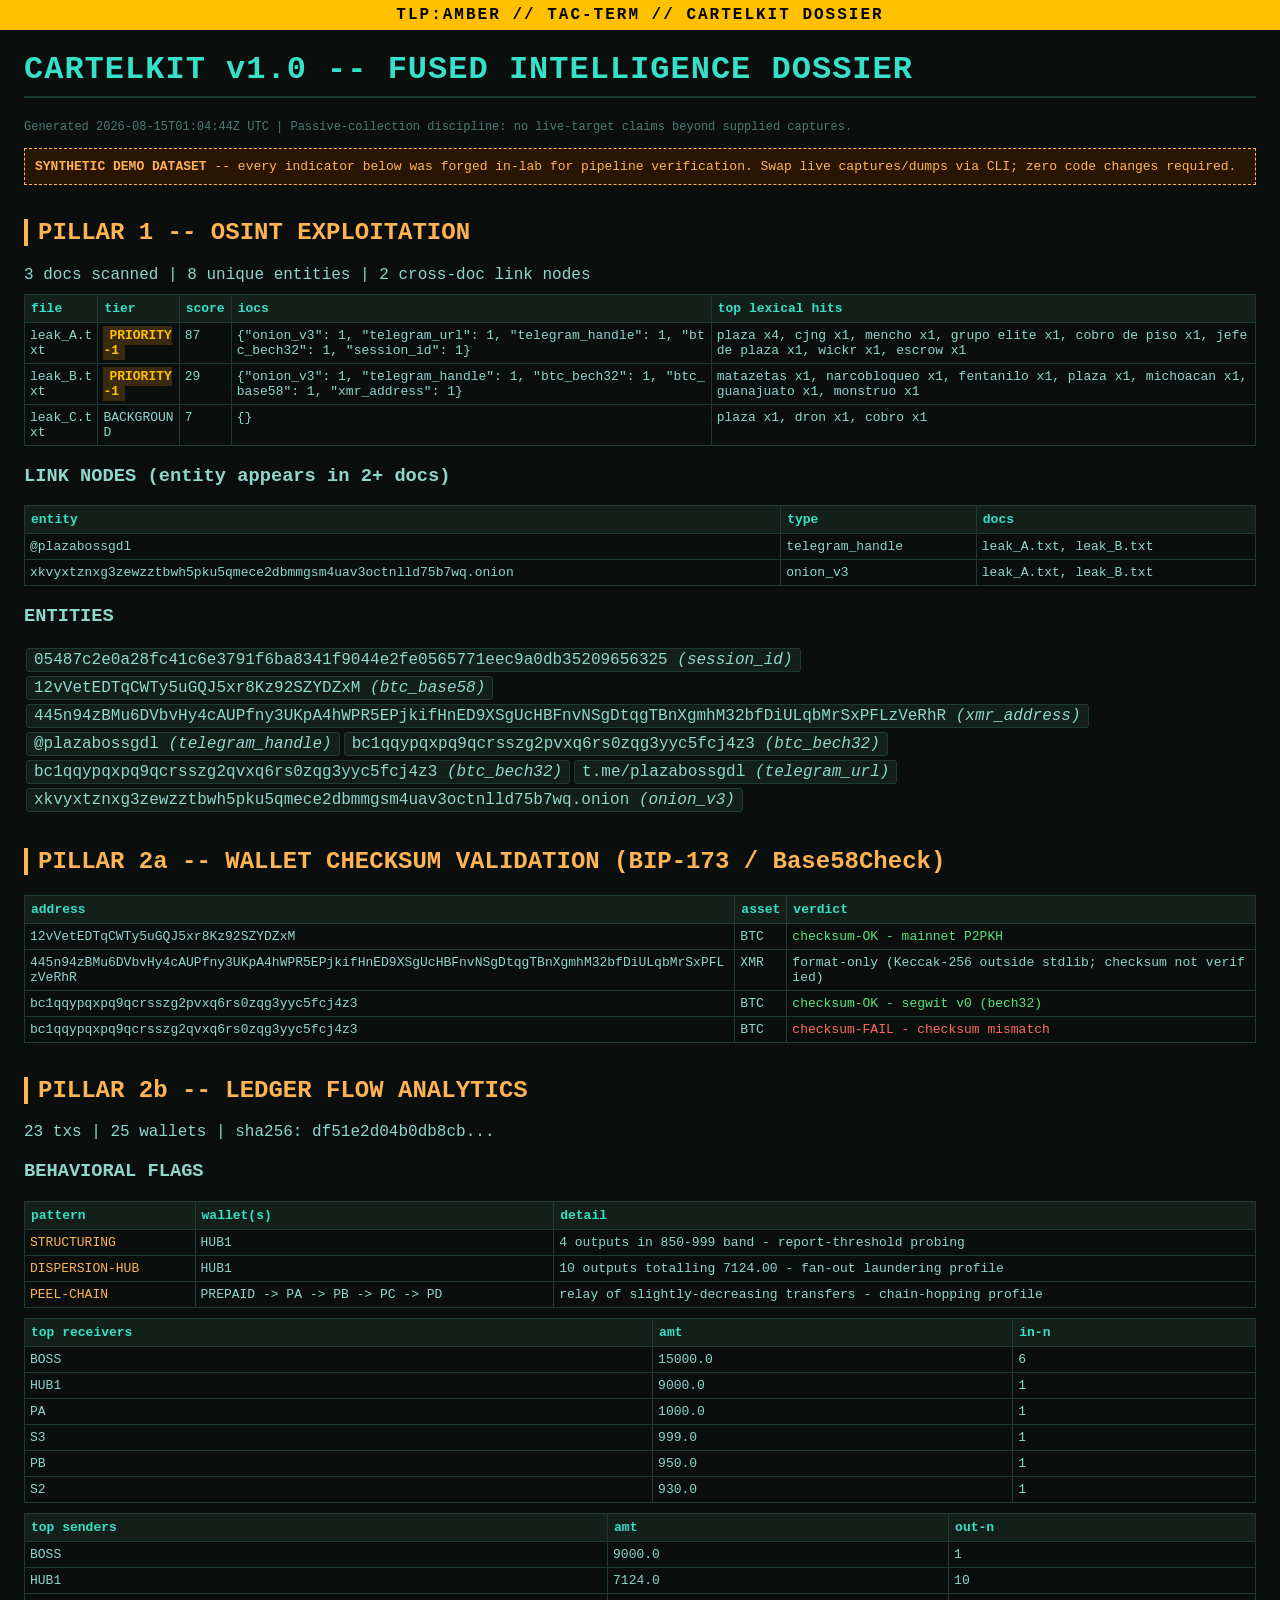
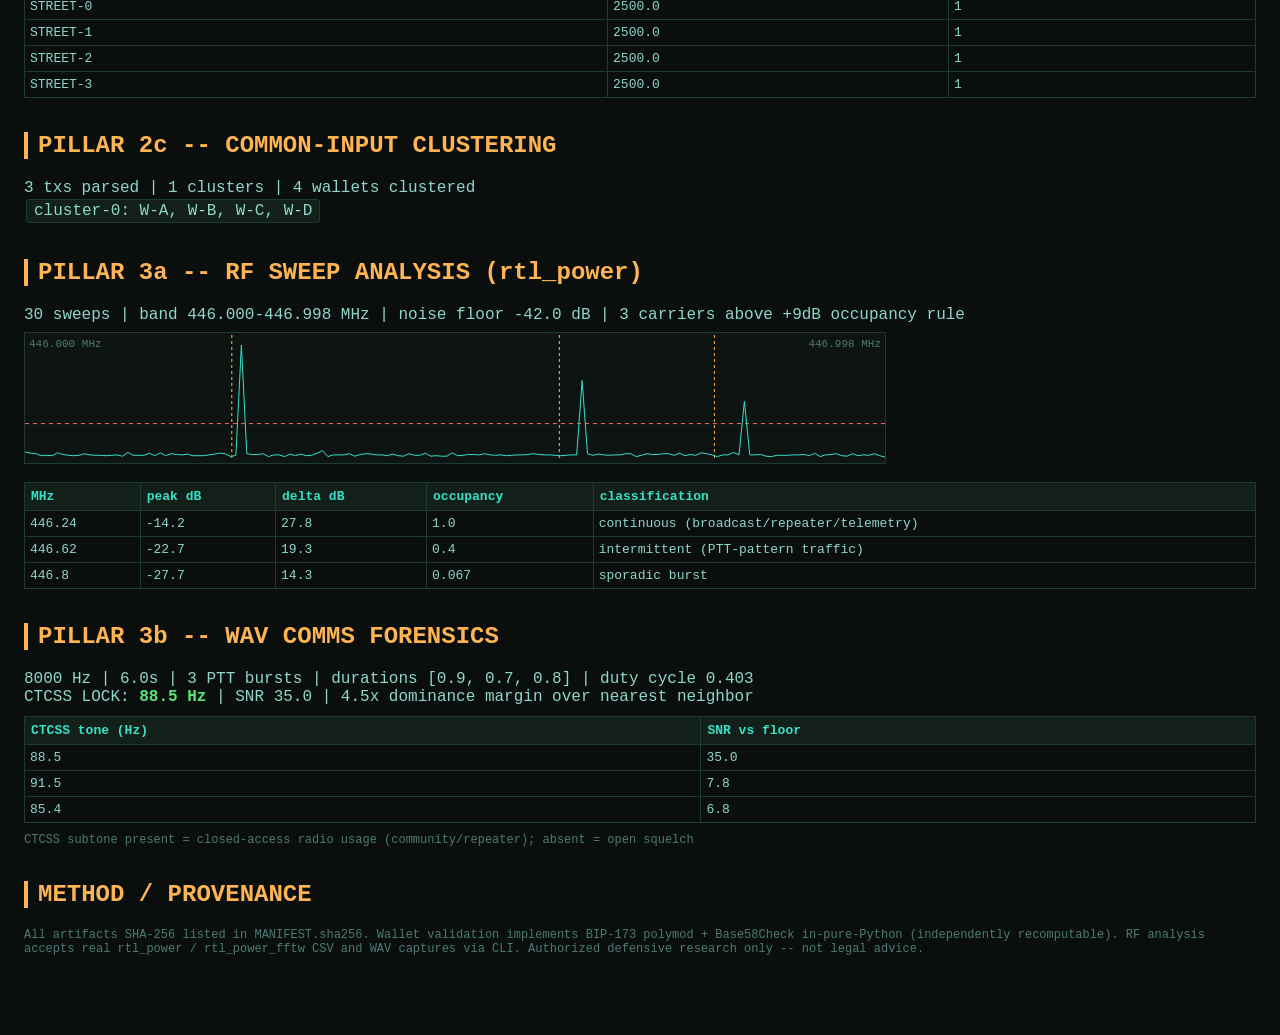
==== cartelkit/index.html @ b8cf2b12 "Deploy CARTELKIT v1.1 fused dossier (synthetic demo clearly marked)" ====
<html><head><meta charset="utf-8"><title>CARTELKIT // TAC-TERM DOSSIER</title><style>body{background:#0a0f0e;color:#8fd6cb;font-family:Consolas,Menlo,monospace;margin:0;padding:0 24px 60px}.tlp{background:#ffc000;color:#000;text-align:center;font-weight:bold;letter-spacing:2px;padding:6px;margin:0 -24px 18px}h1{color:#37e0c8;border-bottom:2px solid #1d3a35;padding-bottom:8px;letter-spacing:1px}h2{color:#ffb454;margin-top:34px;border-left:4px solid #ffb454;padding-left:10px}table{border-collapse:collapse;width:100%;font-size:13px;margin:10px 0}th{background:#122019;color:#37e0c8;border:1px solid #1d3a35;padding:6px;text-align:left}td{border:1px solid #1d3a35;padding:5px;vertical-align:top;word-break:break-all}.ok{color:#5be37a}.bad{color:#ff6b5e}.p1{background:#3a2a10;color:#ffc000;font-weight:bold;padding:2px 6px}.chip{background:#122019;border:1px solid #1d3a35;padding:2px 7px;margin:2px;display:inline-block;border-radius:3px}.syn{background:#2a1503;color:#ffb454;border:1px dashed #ffb454;padding:10px;margin:14px 0;font-size:13px}.meta{color:#4d7a72;font-size:12px}.flag{color:#ffb454} code{color:#37e0c8}</style></head><body><div class="tlp">TLP:AMBER // TAC-TERM // CARTELKIT DOSSIER</div><h1>CARTELKIT v1.0 -- FUSED INTELLIGENCE DOSSIER</h1><div class="meta">Generated 2026-08-15T01:04:44Z UTC | Passive-collection discipline: no live-target claims beyond supplied captures.</div><div class="syn"><b>SYNTHETIC DEMO DATASET</b> -- every indicator below was forged in-lab for pipeline verification. Swap live captures/dumps via CLI; zero code changes required.</div><h2>PILLAR 1 -- OSINT EXPLOITATION</h2><div>3 docs scanned | 8 unique entities | 2 cross-doc link nodes</div><table><tr><th>file</th><th>tier</th><th>score</th><th>iocs</th><th>top lexical hits</th></tr><tr><td>leak_A.txt</td><td><span class="p1">PRIORITY-1</span></td><td>87</td><td>{&quot;onion_v3&quot;: 1, &quot;telegram_url&quot;: 1, &quot;telegram_handle&quot;: 1, &quot;btc_bech32&quot;: 1, &quot;session_id&quot;: 1}</td><td>plaza x4, cjng x1, mencho x1, grupo elite x1, cobro de piso x1, jefe de plaza x1, wickr x1, escrow x1</td></tr><tr><td>leak_B.txt</td><td><span class="p1">PRIORITY-1</span></td><td>29</td><td>{&quot;onion_v3&quot;: 1, &quot;telegram_handle&quot;: 1, &quot;btc_bech32&quot;: 1, &quot;btc_base58&quot;: 1, &quot;xmr_address&quot;: 1}</td><td>matazetas x1, narcobloqueo x1, fentanilo x1, plaza x1, michoacan x1, guanajuato x1, monstruo x1</td></tr><tr><td>leak_C.txt</td><td>BACKGROUND</td><td>7</td><td>{}</td><td>plaza x1, dron x1, cobro x1</td></tr></table><h3>LINK NODES (entity appears in 2+ docs)</h3><table><tr><th>entity</th><th>type</th><th>docs</th></tr><tr><td>@plazabossgdl</td><td>telegram_handle</td><td>leak_A.txt, leak_B.txt</td></tr><tr><td>xkvyxtznxg3zewzztbwh5pku5qmece2dbmmgsm4uav3octnlld75b7wq.onion</td><td>onion_v3</td><td>leak_A.txt, leak_B.txt</td></tr></table><h3>ENTITIES</h3><span class="chip">05487c2e0a28fc41c6e3791f6ba8341f9044e2fe0565771eec9a0db35209656325 <i>(session_id)</i></span><span class="chip">12vVetEDTqCWTy5uGQJ5xr8Kz92SZYDZxM <i>(btc_base58)</i></span><span class="chip">445n94zBMu6DVbvHy4cAUPfny3UKpA4hWPR5EPjkifHnED9XSgUcHBFnvNSgDtqgTBnXgmhM32bfDiULqbMrSxPFLzVeRhR <i>(xmr_address)</i></span><span class="chip">@plazabossgdl <i>(telegram_handle)</i></span><span class="chip">bc1qqypqxpq9qcrsszg2pvxq6rs0zqg3yyc5fcj4z3 <i>(btc_bech32)</i></span><span class="chip">bc1qqypqxpq9qcrsszg2qvxq6rs0zqg3yyc5fcj4z3 <i>(btc_bech32)</i></span><span class="chip">t.me/plazabossgdl <i>(telegram_url)</i></span><span class="chip">xkvyxtznxg3zewzztbwh5pku5qmece2dbmmgsm4uav3octnlld75b7wq.onion <i>(onion_v3)</i></span><h2>PILLAR 2a -- WALLET CHECKSUM VALIDATION (BIP-173 / Base58Check)</h2><table><tr><th>address</th><th>asset</th><th>verdict</th></tr><tr><td>12vVetEDTqCWTy5uGQJ5xr8Kz92SZYDZxM</td><td>BTC</td><td><span class="ok">checksum-OK - mainnet P2PKH</span></td></tr><tr><td>445n94zBMu6DVbvHy4cAUPfny3UKpA4hWPR5EPjkifHnED9XSgUcHBFnvNSgDtqgTBnXgmhM32bfDiULqbMrSxPFLzVeRhR</td><td>XMR</td><td>format-only (Keccak-256 outside stdlib; checksum not verified)</td></tr><tr><td>bc1qqypqxpq9qcrsszg2pvxq6rs0zqg3yyc5fcj4z3</td><td>BTC</td><td><span class="ok">checksum-OK - segwit v0 (bech32)</span></td></tr><tr><td>bc1qqypqxpq9qcrsszg2qvxq6rs0zqg3yyc5fcj4z3</td><td>BTC</td><td><span class="bad">checksum-FAIL - checksum mismatch</span></td></tr></table><h2>PILLAR 2b -- LEDGER FLOW ANALYTICS</h2><div>23 txs | 25 wallets | sha256: df51e2d04b0db8cb...</div><h3>BEHAVIORAL FLAGS</h3><table><tr><th>pattern</th><th>wallet(s)</th><th>detail</th></tr><tr><td><span class="flag">STRUCTURING</span></td><td>HUB1</td><td>4 outputs in 850-999 band - report-threshold probing</td></tr><tr><td><span class="flag">DISPERSION-HUB</span></td><td>HUB1</td><td>10 outputs totalling 7124.00 - fan-out laundering profile</td></tr><tr><td><span class="flag">PEEL-CHAIN</span></td><td>PREPAID -&gt; PA -&gt; PB -&gt; PC -&gt; PD</td><td>relay of slightly-decreasing transfers - chain-hopping profile</td></tr></table><table><tr><th>top receivers</th><th>amt</th><th>in-n</th></tr><tr><td>BOSS</td><td>15000.0</td><td>6</td></tr><tr><td>HUB1</td><td>9000.0</td><td>1</td></tr><tr><td>PA</td><td>1000.0</td><td>1</td></tr><tr><td>S3</td><td>999.0</td><td>1</td></tr><tr><td>PB</td><td>950.0</td><td>1</td></tr><tr><td>S2</td><td>930.0</td><td>1</td></tr></table><table><tr><th>top senders</th><th>amt</th><th>out-n</th></tr><tr><td>BOSS</td><td>9000.0</td><td>1</td></tr><tr><td>HUB1</td><td>7124.0</td><td>10</td></tr><tr><td>STREET-0</td><td>2500.0</td><td>1</td></tr><tr><td>STREET-1</td><td>2500.0</td><td>1</td></tr><tr><td>STREET-2</td><td>2500.0</td><td>1</td></tr><tr><td>STREET-3</td><td>2500.0</td><td>1</td></tr></table><h2>PILLAR 2c -- COMMON-INPUT CLUSTERING</h2><div>3 txs parsed | 1 clusters | 4 wallets clustered</div><div class="chip">cluster-0: W-A, W-B, W-C, W-D</div><h2>PILLAR 3a -- RF SWEEP ANALYSIS (rtl_power)</h2><div>30 sweeps | band 446.000-446.998 MHz | noise floor -42.0 dB | 3 carriers above +9dB occupancy rule</div><svg width="860" height="130" style="background:#0d1412;border:1px solid #1d3a35;margin:8px 0"><line x1="0" y1="90.6" x2="860" y2="90.6" stroke="#ff6b5e" stroke-dasharray="4 4"/><line x1="206.8" y1="2" x2="206.8" y2="128" stroke="#ffb454" stroke-dasharray="3 3"/><line x1="534.3" y1="2" x2="534.3" y2="128" stroke="#ffb454" stroke-dasharray="3 3"/><line x1="689.4" y1="2" x2="689.4" y2="128" stroke="#ffb454" stroke-dasharray="3 3"/><polyline points="0.0,119.0 5.4,120.2 10.8,120.7 16.2,122.7 21.6,122.3 27.0,122.7 32.5,119.8 37.9,121.5 43.3,122.3 48.7,122.7 54.1,122.3 59.5,120.7 64.9,121.9 70.3,122.3 75.7,122.3 81.1,122.7 86.5,122.3 91.9,121.9 97.4,123.2 102.8,119.4 108.2,122.3 113.6,122.3 119.0,122.3 124.4,120.2 129.8,122.7 135.2,119.8 140.6,122.7 146.0,120.7 151.4,121.5 156.9,121.9 162.3,121.1 167.7,122.7 173.1,122.7 178.5,122.7 183.9,121.9 189.3,121.1 194.7,120.2 200.1,120.7 205.5,123.6 210.9,122.3 216.4,12.0 221.8,120.7 227.2,121.5 232.6,121.5 238.0,120.7 243.4,123.6 248.8,121.9 254.2,121.9 259.6,123.6 265.0,121.1 270.4,122.7 275.8,121.1 281.3,122.7 286.7,122.3 292.1,120.2 297.5,117.7 302.9,123.6 308.3,121.9 313.7,121.9 319.1,121.9 324.5,120.7 329.9,123.2 335.3,121.5 340.8,120.7 346.2,121.1 351.6,121.9 357.0,121.9 362.4,122.7 367.8,121.1 373.2,122.7 378.6,123.2 384.0,120.7 389.4,122.3 394.8,122.3 400.3,120.2 405.7,123.2 411.1,122.7 416.5,123.2 421.9,123.2 427.3,119.8 432.7,122.7 438.1,122.3 443.5,121.5 448.9,121.5 454.3,121.9 459.7,120.7 465.2,121.9 470.6,122.3 476.0,121.9 481.4,122.7 486.8,122.3 492.2,121.9 497.6,121.9 503.0,121.5 508.4,120.7 513.8,121.5 519.2,121.9 524.7,121.9 530.1,122.3 535.5,122.7 540.9,122.3 546.3,121.9 551.7,121.9 557.1,47.5 562.5,120.7 567.9,122.3 573.3,121.1 578.7,121.9 584.2,122.3 589.6,121.9 595.0,121.9 600.4,120.7 605.8,120.7 611.2,123.6 616.6,122.3 622.0,120.7 627.4,121.5 632.8,121.5 638.2,120.7 643.6,120.7 649.1,122.3 654.5,120.2 659.9,122.7 665.3,121.5 670.7,122.3 676.1,119.8 681.5,120.7 686.9,121.9 692.3,123.6 697.7,121.9 703.1,121.9 708.6,119.4 714.0,121.9 719.4,68.4 724.8,121.9 730.2,121.9 735.6,121.5 741.0,123.2 746.4,123.6 751.8,122.3 757.2,122.3 762.6,122.3 768.1,121.9 773.5,121.9 778.9,121.5 784.3,122.7 789.7,120.2 795.1,123.6 800.5,121.9 805.9,121.5 811.3,120.7 816.7,122.7 822.1,123.2 827.5,120.7 833.0,122.7 838.4,121.9 843.8,122.3 849.2,120.7 854.6,122.7 860.0,124.0" fill="none" stroke="#37e0c8" stroke-width="1"/><text x="4" y="14" fill="#4d7a72" font-size="11">446.000 MHz</text><text x="856" y="14" fill="#4d7a72" font-size="11" text-anchor="end">446.998 MHz</text></svg><table><tr><th>MHz</th><th>peak dB</th><th>delta dB</th><th>occupancy</th><th>classification</th></tr><tr><td>446.24</td><td>-14.2</td><td>27.8</td><td>1.0</td><td>continuous (broadcast/repeater/telemetry)</td></tr><tr><td>446.62</td><td>-22.7</td><td>19.3</td><td>0.4</td><td>intermittent (PTT-pattern traffic)</td></tr><tr><td>446.8</td><td>-27.7</td><td>14.3</td><td>0.067</td><td>sporadic burst</td></tr></table><h2>PILLAR 3b -- WAV COMMS FORENSICS</h2><div>8000 Hz | 6.0s | 3 PTT bursts | durations [0.9, 0.7, 0.8] | duty cycle 0.403</div><div>CTCSS LOCK: <span class="ok"><b>88.5 Hz</b></span> | SNR 35.0 | 4.5x dominance margin over nearest neighbor</div><table><tr><th>CTCSS tone (Hz)</th><th>SNR vs floor</th></tr><tr><td>88.5</td><td>35.0</td></tr><tr><td>91.5</td><td>7.8</td></tr><tr><td>85.4</td><td>6.8</td></tr></table><div class="meta">CTCSS subtone present = closed-access radio usage (community/repeater); absent = open squelch</div><h2>METHOD / PROVENANCE</h2><div class="meta">All artifacts SHA-256 listed in MANIFEST.sha256. Wallet validation implements BIP-173 polymod + Base58Check in-pure-Python (independently recomputable). RF analysis accepts real rtl_power / rtl_power_fftw CSV and WAV captures via CLI. Authorized defensive research only -- not legal advice.</div></body></html>
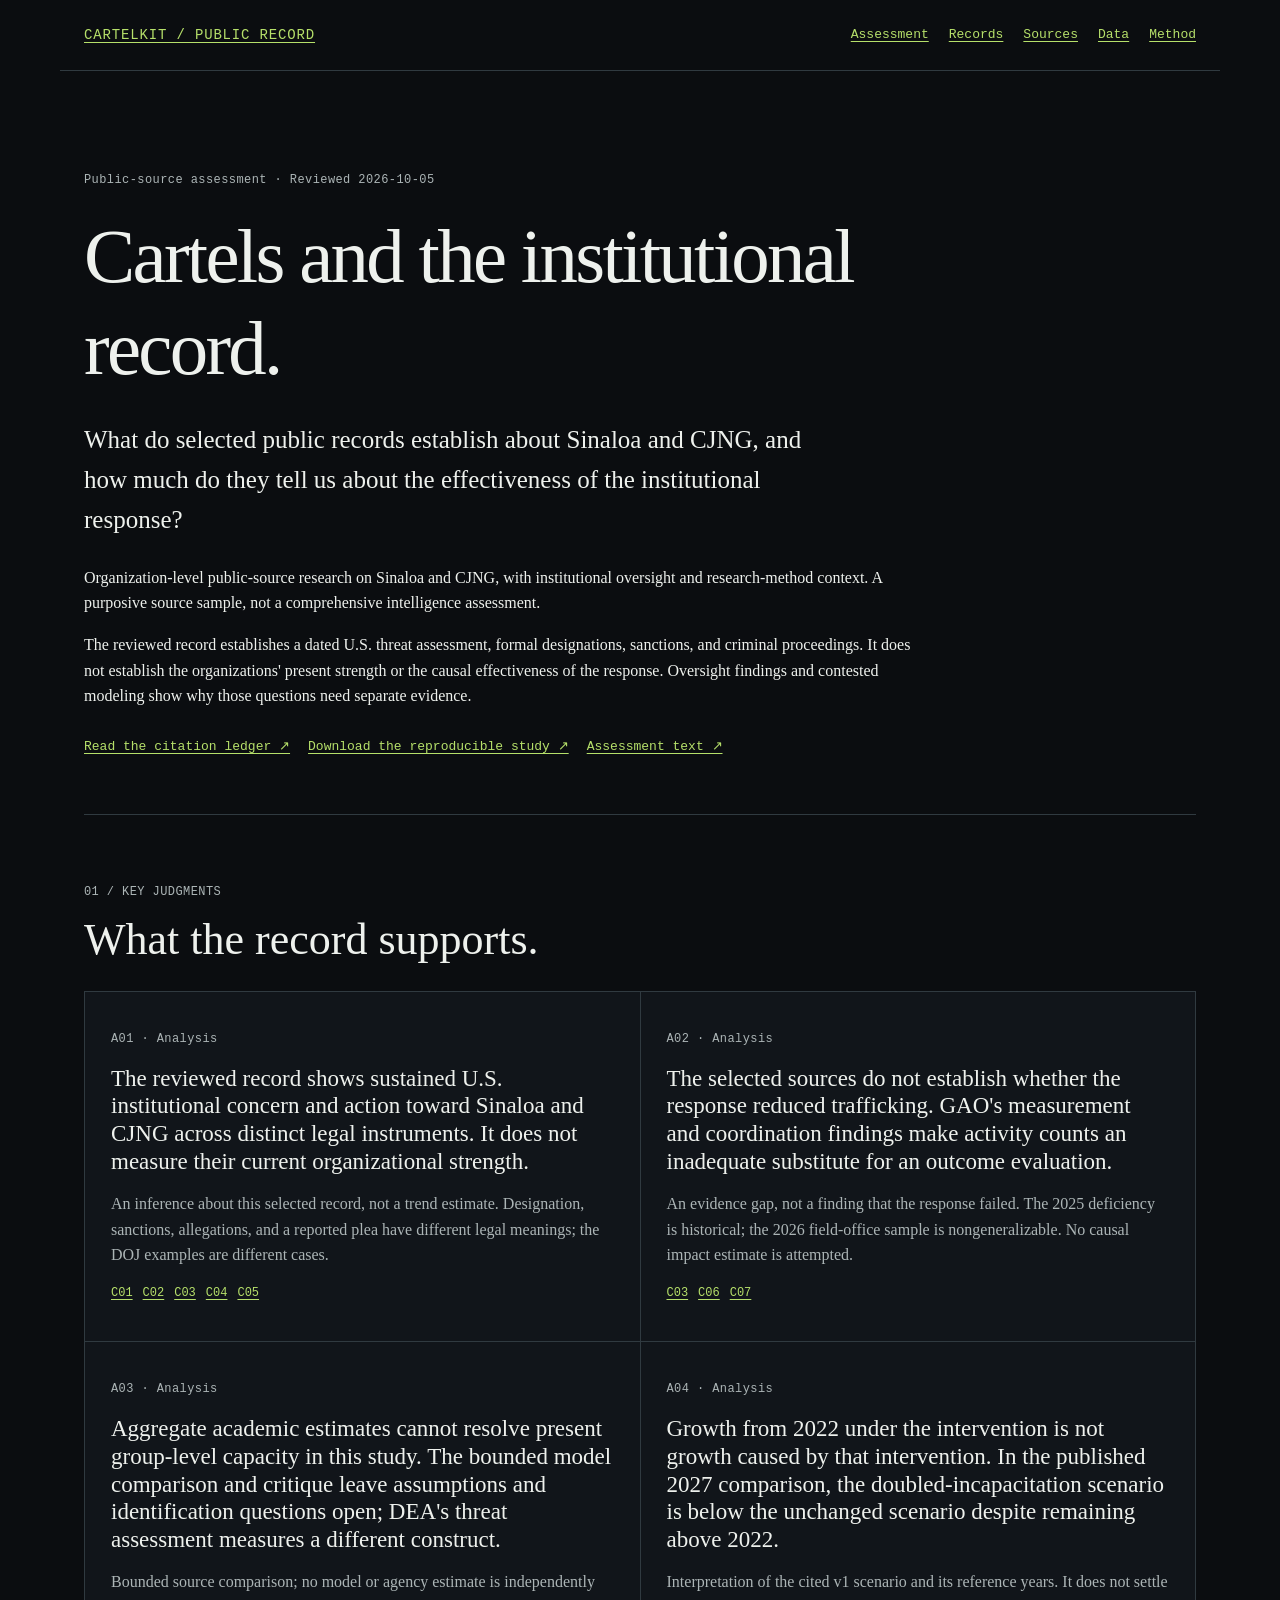
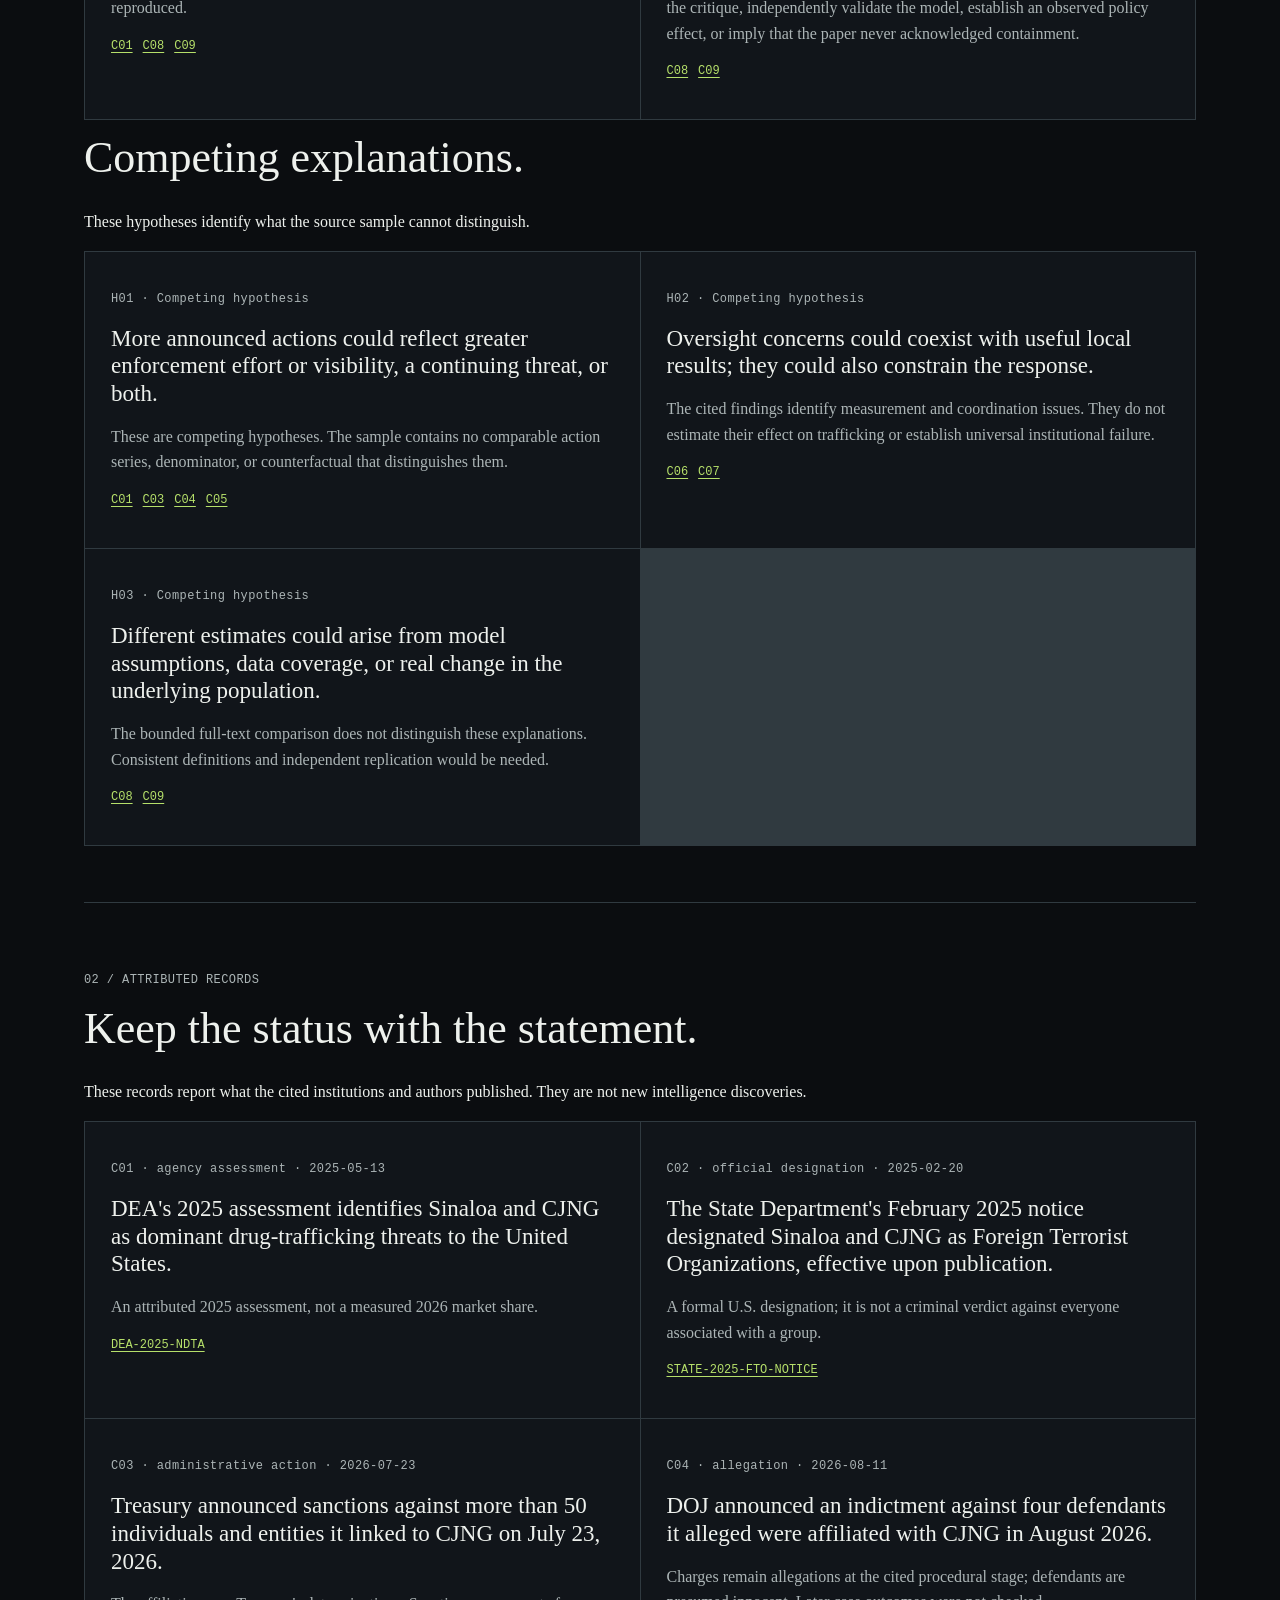
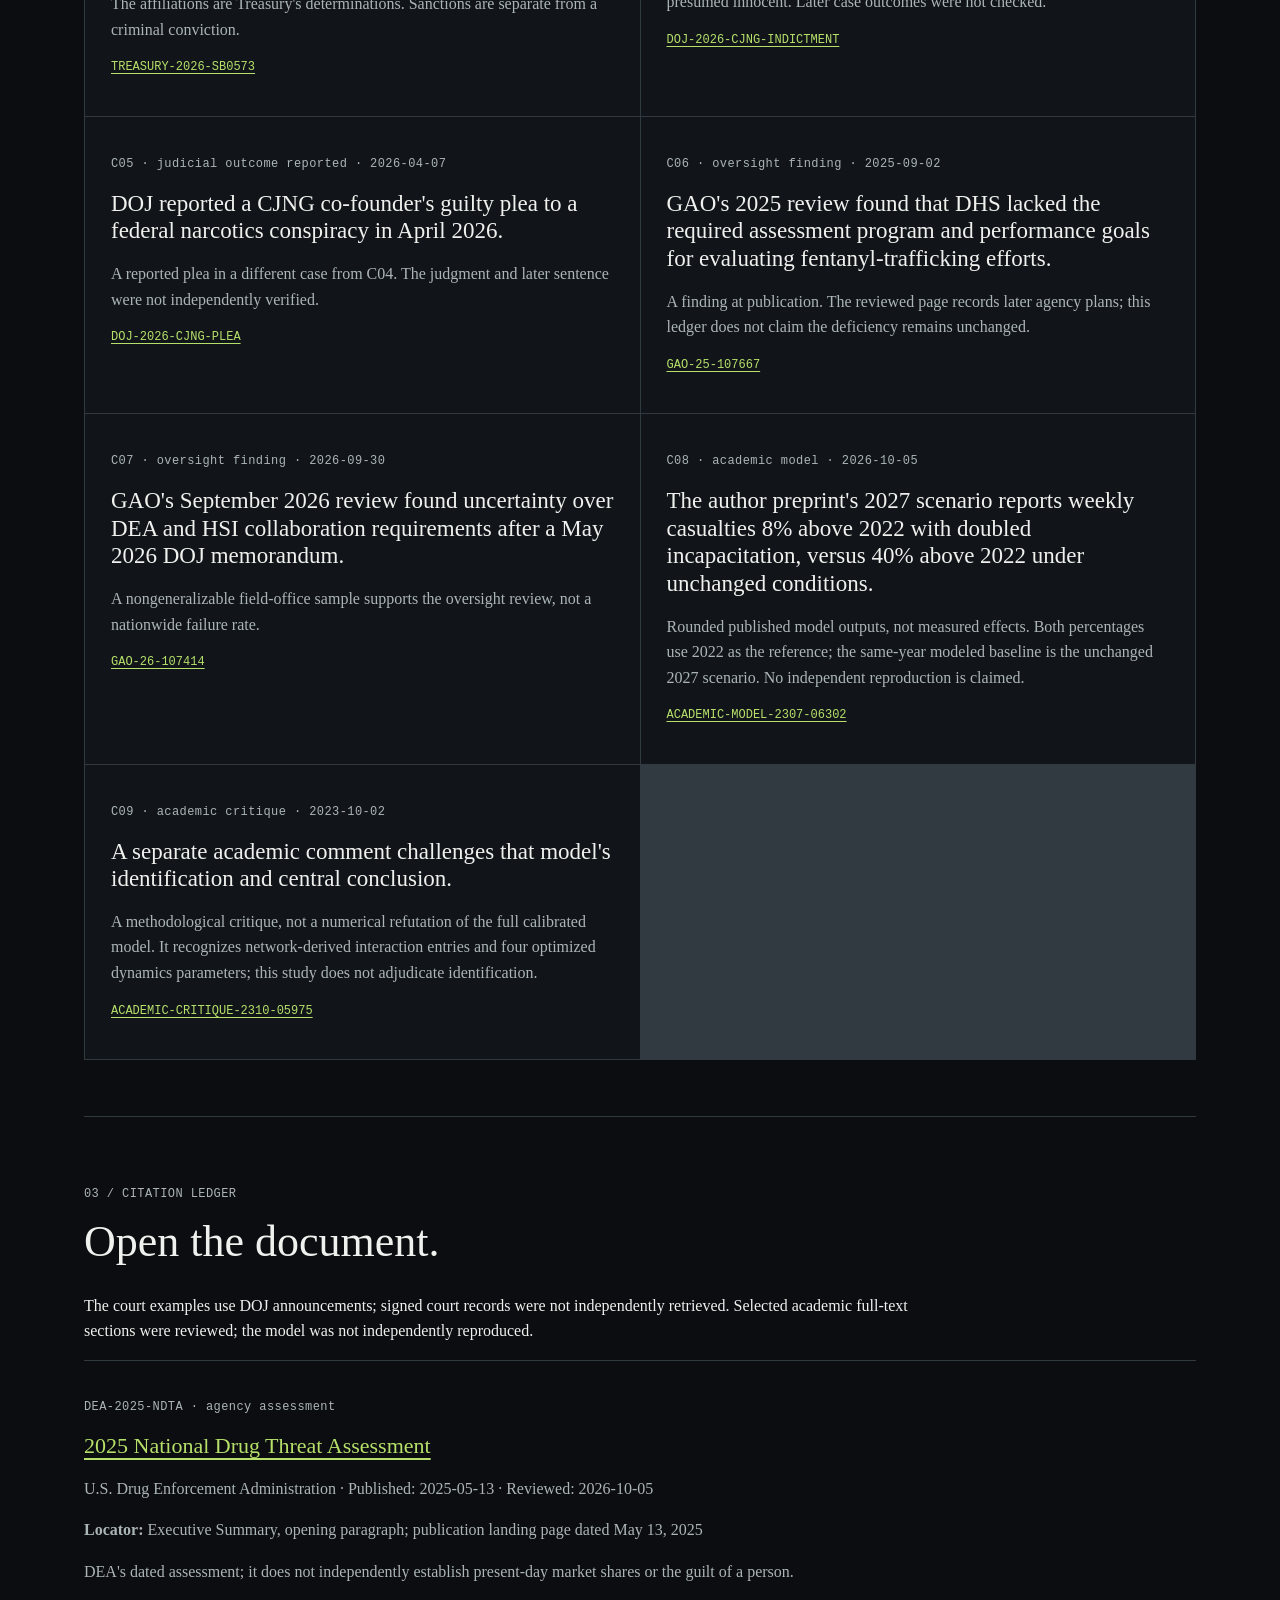
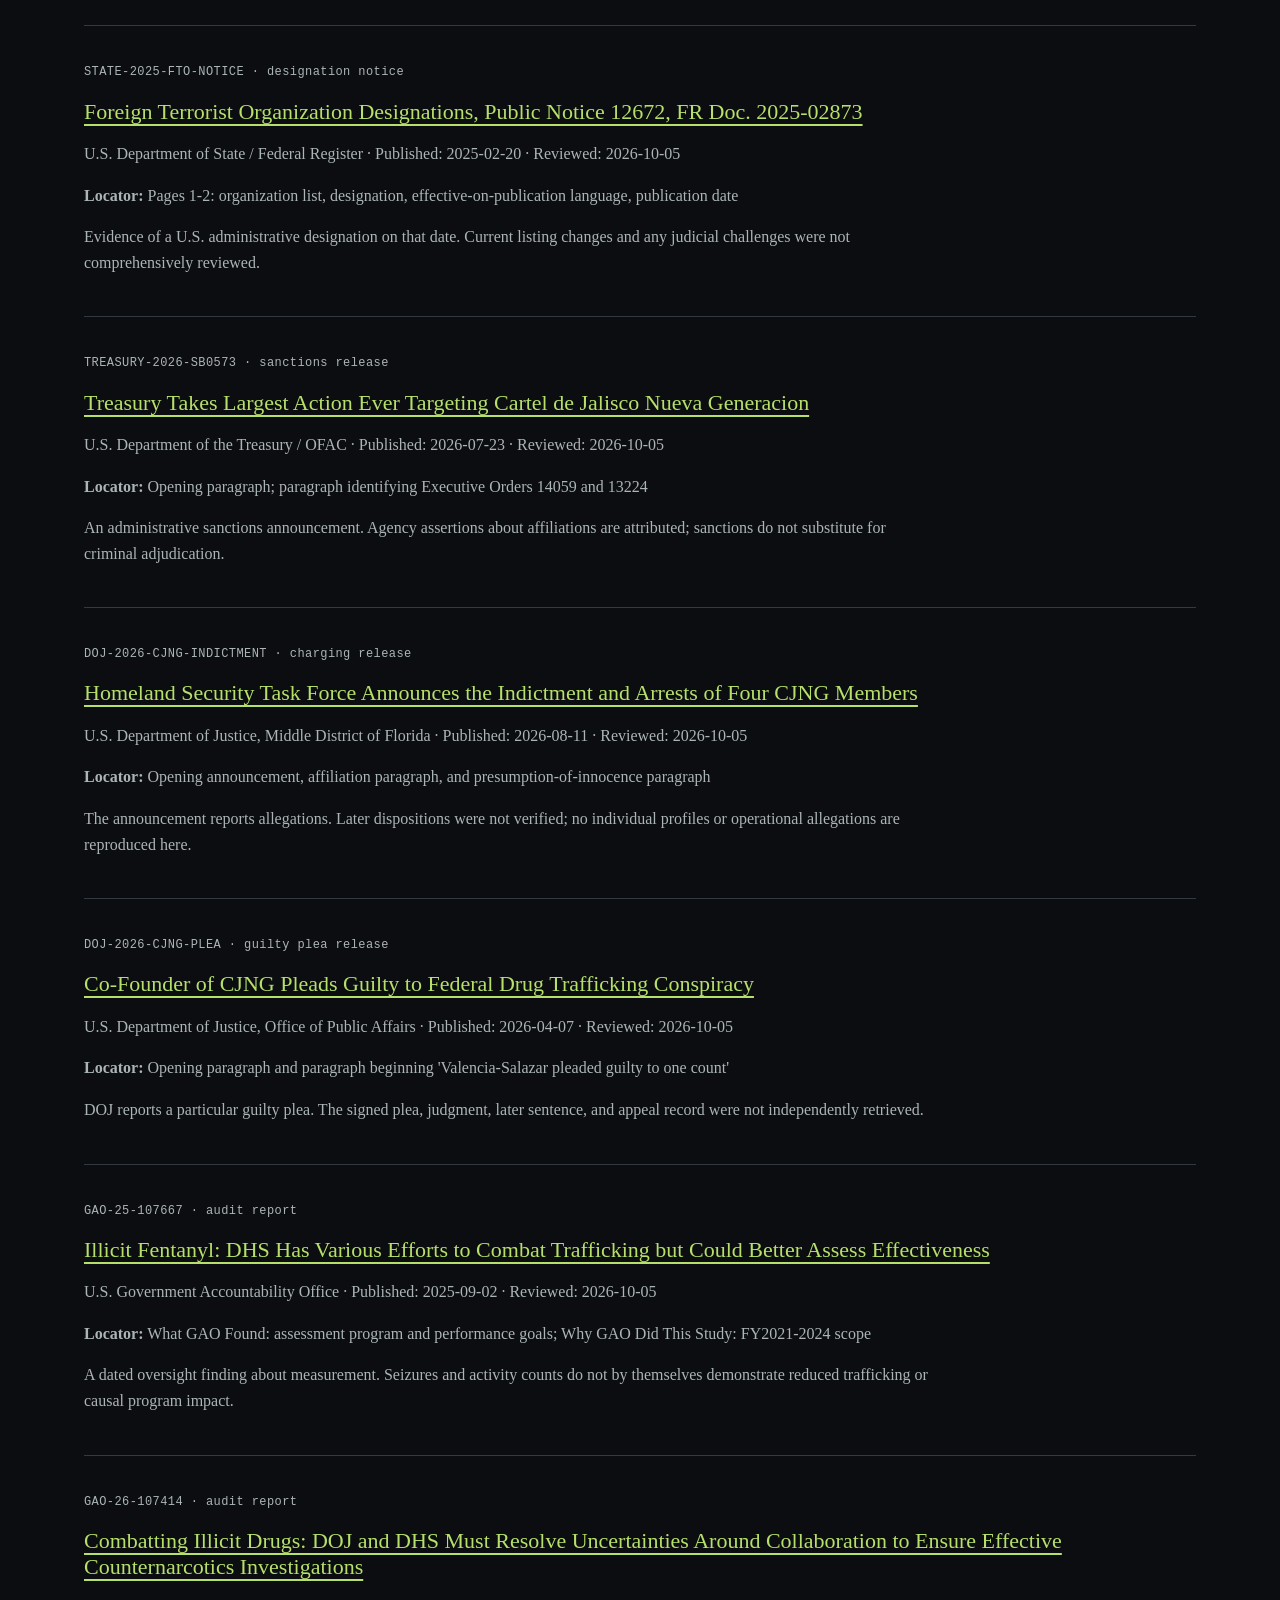
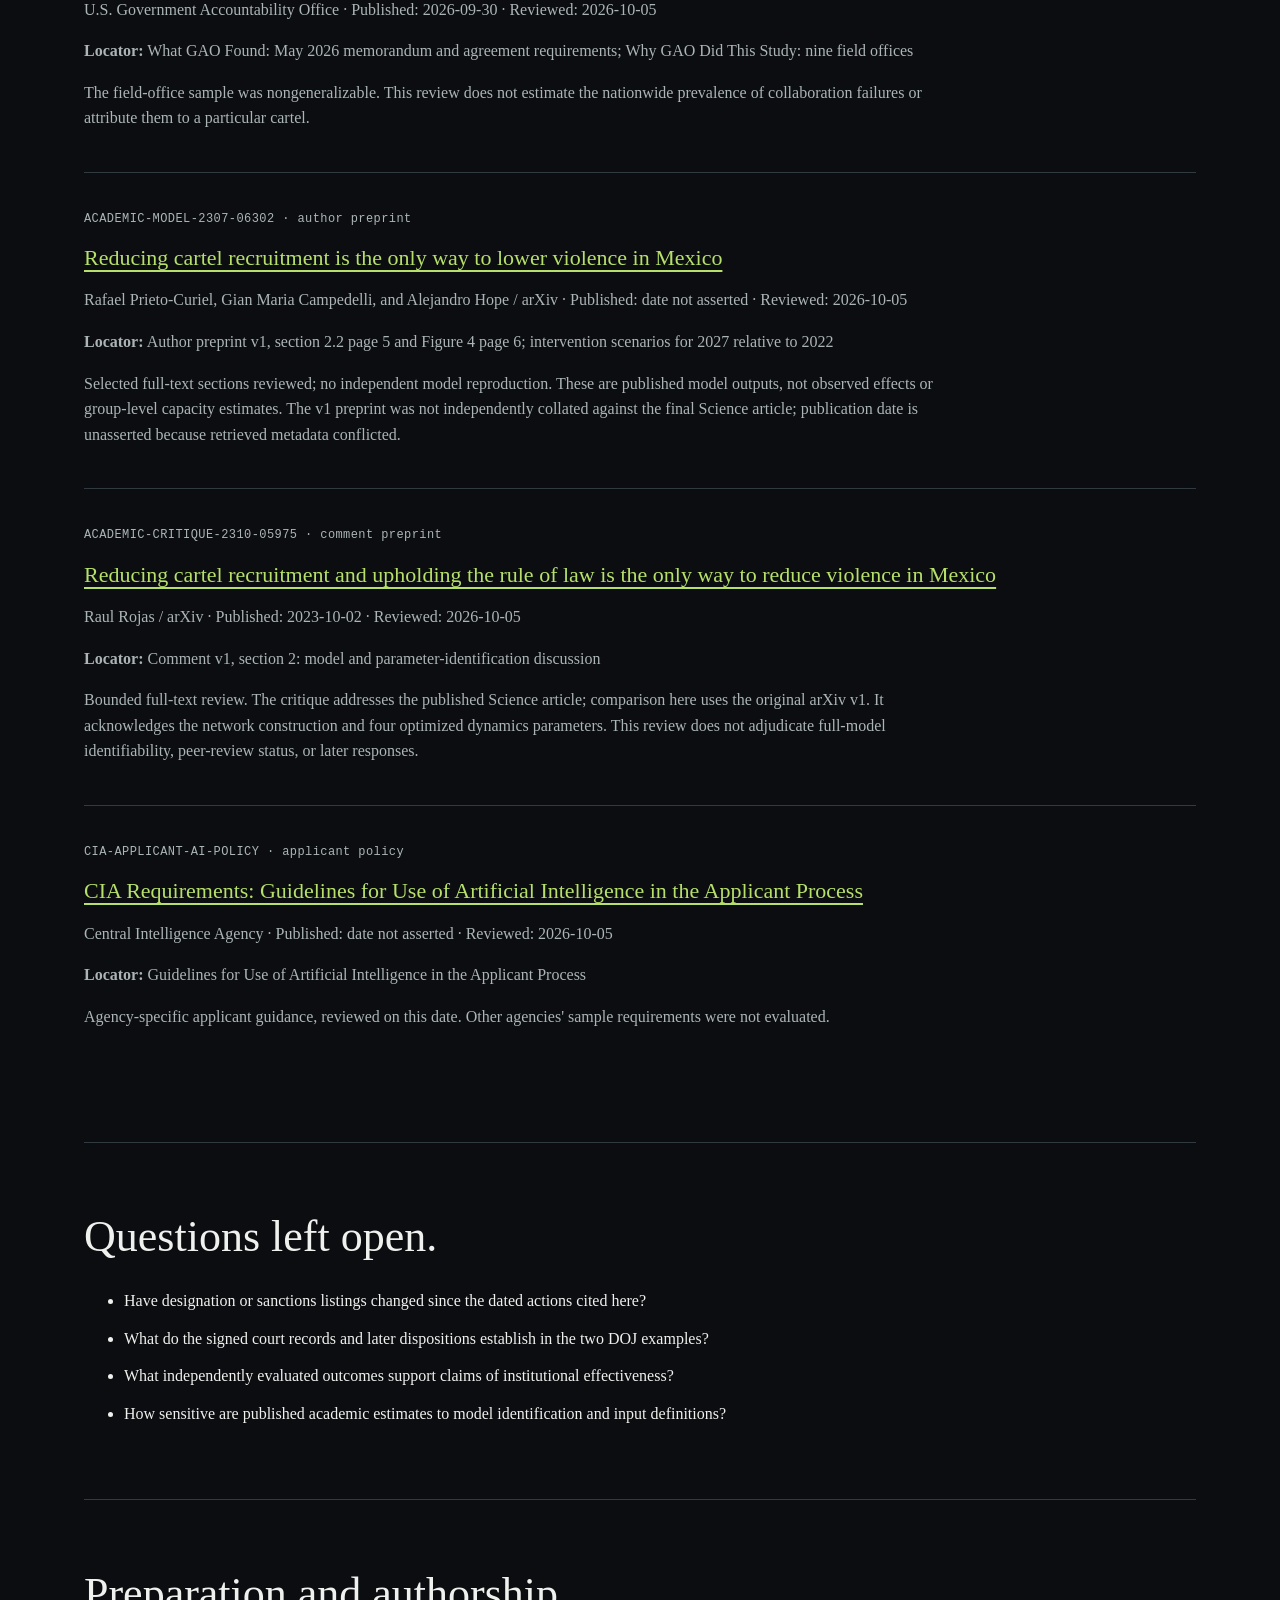
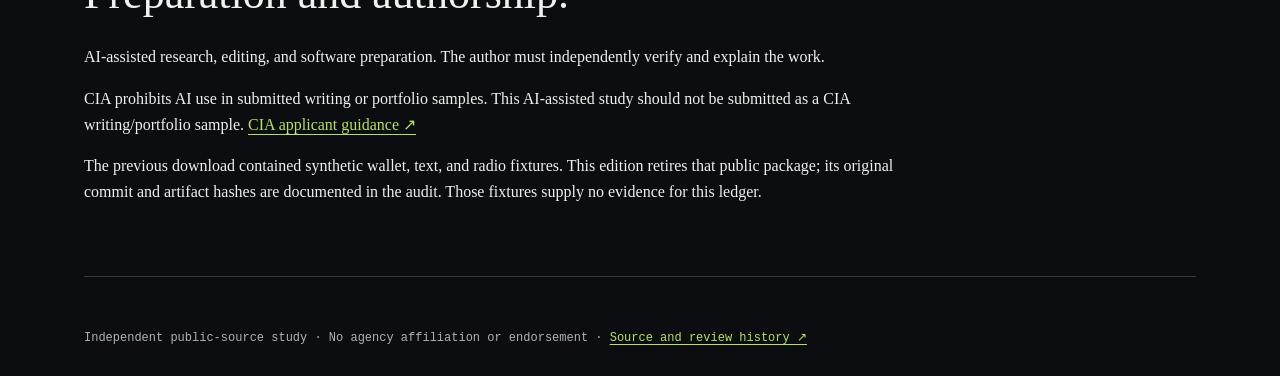
==== commit 984d4914: "Replace synthetic dossier with sourced institutional assessment" ====
--- a/cartelkit/index.html
+++ b/cartelkit/index.html
@@ -1 +1,10 @@
-<html><head><meta charset="utf-8"><title>CARTELKIT // TAC-TERM DOSSIER</title><style>body{background:#0a0f0e;color:#8fd6cb;font-family:Consolas,Menlo,monospace;margin:0;padding:0 24px 60px}.tlp{background:#ffc000;color:#000;text-align:center;font-weight:bold;letter-spacing:2px;padding:6px;margin:0 -24px 18px}h1{color:#37e0c8;border-bottom:2px solid #1d3a35;padding-bottom:8px;letter-spacing:1px}h2{color:#ffb454;margin-top:34px;border-left:4px solid #ffb454;padding-left:10px}table{border-collapse:collapse;width:100%;font-size:13px;margin:10px 0}th{background:#122019;color:#37e0c8;border:1px solid #1d3a35;padding:6px;text-align:left}td{border:1px solid #1d3a35;padding:5px;vertical-align:top;word-break:break-all}.ok{color:#5be37a}.bad{color:#ff6b5e}.p1{background:#3a2a10;color:#ffc000;font-weight:bold;padding:2px 6px}.chip{background:#122019;border:1px solid #1d3a35;padding:2px 7px;margin:2px;display:inline-block;border-radius:3px}.syn{background:#2a1503;color:#ffb454;border:1px dashed #ffb454;padding:10px;margin:14px 0;font-size:13px}.meta{color:#4d7a72;font-size:12px}.flag{color:#ffb454} code{color:#37e0c8}</style></head><body><div class="tlp">TLP:AMBER // TAC-TERM // CARTELKIT DOSSIER</div><h1>CARTELKIT v1.0 -- FUSED INTELLIGENCE DOSSIER</h1><div class="meta">Generated 2026-08-15T01:04:44Z UTC | Passive-collection discipline: no live-target claims beyond supplied captures.</div><div class="syn"><b>SYNTHETIC DEMO DATASET</b> -- every indicator below was forged in-lab for pipeline verification. Swap live captures/dumps via CLI; zero code changes required.</div><h2>PILLAR 1 -- OSINT EXPLOITATION</h2><div>3 docs scanned | 8 unique entities | 2 cross-doc link nodes</div><table><tr><th>file</th><th>tier</th><th>score</th><th>iocs</th><th>top lexical hits</th></tr><tr><td>leak_A.txt</td><td><span class="p1">PRIORITY-1</span></td><td>87</td><td>{&quot;onion_v3&quot;: 1, &quot;telegram_url&quot;: 1, &quot;telegram_handle&quot;: 1, &quot;btc_bech32&quot;: 1, &quot;session_id&quot;: 1}</td><td>plaza x4, cjng x1, mencho x1, grupo elite x1, cobro de piso x1, jefe de plaza x1, wickr x1, escrow x1</td></tr><tr><td>leak_B.txt</td><td><span class="p1">PRIORITY-1</span></td><td>29</td><td>{&quot;onion_v3&quot;: 1, &quot;telegram_handle&quot;: 1, &quot;btc_bech32&quot;: 1, &quot;btc_base58&quot;: 1, &quot;xmr_address&quot;: 1}</td><td>matazetas x1, narcobloqueo x1, fentanilo x1, plaza x1, michoacan x1, guanajuato x1, monstruo x1</td></tr><tr><td>leak_C.txt</td><td>BACKGROUND</td><td>7</td><td>{}</td><td>plaza x1, dron x1, cobro x1</td></tr></table><h3>LINK NODES (entity appears in 2+ docs)</h3><table><tr><th>entity</th><th>type</th><th>docs</th></tr><tr><td>@plazabossgdl</td><td>telegram_handle</td><td>leak_A.txt, leak_B.txt</td></tr><tr><td>xkvyxtznxg3zewzztbwh5pku5qmece2dbmmgsm4uav3octnlld75b7wq.onion</td><td>onion_v3</td><td>leak_A.txt, leak_B.txt</td></tr></table><h3>ENTITIES</h3><span class="chip">05487c2e0a28fc41c6e3791f6ba8341f9044e2fe0565771eec9a0db35209656325 <i>(session_id)</i></span><span class="chip">12vVetEDTqCWTy5uGQJ5xr8Kz92SZYDZxM <i>(btc_base58)</i></span><span class="chip">445n94zBMu6DVbvHy4cAUPfny3UKpA4hWPR5EPjkifHnED9XSgUcHBFnvNSgDtqgTBnXgmhM32bfDiULqbMrSxPFLzVeRhR <i>(xmr_address)</i></span><span class="chip">@plazabossgdl <i>(telegram_handle)</i></span><span class="chip">bc1qqypqxpq9qcrsszg2pvxq6rs0zqg3yyc5fcj4z3 <i>(btc_bech32)</i></span><span class="chip">bc1qqypqxpq9qcrsszg2qvxq6rs0zqg3yyc5fcj4z3 <i>(btc_bech32)</i></span><span class="chip">t.me/plazabossgdl <i>(telegram_url)</i></span><span class="chip">xkvyxtznxg3zewzztbwh5pku5qmece2dbmmgsm4uav3octnlld75b7wq.onion <i>(onion_v3)</i></span><h2>PILLAR 2a -- WALLET CHECKSUM VALIDATION (BIP-173 / Base58Check)</h2><table><tr><th>address</th><th>asset</th><th>verdict</th></tr><tr><td>12vVetEDTqCWTy5uGQJ5xr8Kz92SZYDZxM</td><td>BTC</td><td><span class="ok">checksum-OK - mainnet P2PKH</span></td></tr><tr><td>445n94zBMu6DVbvHy4cAUPfny3UKpA4hWPR5EPjkifHnED9XSgUcHBFnvNSgDtqgTBnXgmhM32bfDiULqbMrSxPFLzVeRhR</td><td>XMR</td><td>format-only (Keccak-256 outside stdlib; checksum not verified)</td></tr><tr><td>bc1qqypqxpq9qcrsszg2pvxq6rs0zqg3yyc5fcj4z3</td><td>BTC</td><td><span class="ok">checksum-OK - segwit v0 (bech32)</span></td></tr><tr><td>bc1qqypqxpq9qcrsszg2qvxq6rs0zqg3yyc5fcj4z3</td><td>BTC</td><td><span class="bad">checksum-FAIL - checksum mismatch</span></td></tr></table><h2>PILLAR 2b -- LEDGER FLOW ANALYTICS</h2><div>23 txs | 25 wallets | sha256: df51e2d04b0db8cb...</div><h3>BEHAVIORAL FLAGS</h3><table><tr><th>pattern</th><th>wallet(s)</th><th>detail</th></tr><tr><td><span class="flag">STRUCTURING</span></td><td>HUB1</td><td>4 outputs in 850-999 band - report-threshold probing</td></tr><tr><td><span class="flag">DISPERSION-HUB</span></td><td>HUB1</td><td>10 outputs totalling 7124.00 - fan-out laundering profile</td></tr><tr><td><span class="flag">PEEL-CHAIN</span></td><td>PREPAID -&gt; PA -&gt; PB -&gt; PC -&gt; PD</td><td>relay of slightly-decreasing transfers - chain-hopping profile</td></tr></table><table><tr><th>top receivers</th><th>amt</th><th>in-n</th></tr><tr><td>BOSS</td><td>15000.0</td><td>6</td></tr><tr><td>HUB1</td><td>9000.0</td><td>1</td></tr><tr><td>PA</td><td>1000.0</td><td>1</td></tr><tr><td>S3</td><td>999.0</td><td>1</td></tr><tr><td>PB</td><td>950.0</td><td>1</td></tr><tr><td>S2</td><td>930.0</td><td>1</td></tr></table><table><tr><th>top senders</th><th>amt</th><th>out-n</th></tr><tr><td>BOSS</td><td>9000.0</td><td>1</td></tr><tr><td>HUB1</td><td>7124.0</td><td>10</td></tr><tr><td>STREET-0</td><td>2500.0</td><td>1</td></tr><tr><td>STREET-1</td><td>2500.0</td><td>1</td></tr><tr><td>STREET-2</td><td>2500.0</td><td>1</td></tr><tr><td>STREET-3</td><td>2500.0</td><td>1</td></tr></table><h2>PILLAR 2c -- COMMON-INPUT CLUSTERING</h2><div>3 txs parsed | 1 clusters | 4 wallets clustered</div><div class="chip">cluster-0: W-A, W-B, W-C, W-D</div><h2>PILLAR 3a -- RF SWEEP ANALYSIS (rtl_power)</h2><div>30 sweeps | band 446.000-446.998 MHz | noise floor -42.0 dB | 3 carriers above +9dB occupancy rule</div><svg width="860" height="130" style="background:#0d1412;border:1px solid #1d3a35;margin:8px 0"><line x1="0" y1="90.6" x2="860" y2="90.6" stroke="#ff6b5e" stroke-dasharray="4 4"/><line x1="206.8" y1="2" x2="206.8" y2="128" stroke="#ffb454" stroke-dasharray="3 3"/><line x1="534.3" y1="2" x2="534.3" y2="128" stroke="#ffb454" stroke-dasharray="3 3"/><line x1="689.4" y1="2" x2="689.4" y2="128" stroke="#ffb454" stroke-dasharray="3 3"/><polyline points="0.0,119.0 5.4,120.2 10.8,120.7 16.2,122.7 21.6,122.3 27.0,122.7 32.5,119.8 37.9,121.5 43.3,122.3 48.7,122.7 54.1,122.3 59.5,120.7 64.9,121.9 70.3,122.3 75.7,122.3 81.1,122.7 86.5,122.3 91.9,121.9 97.4,123.2 102.8,119.4 108.2,122.3 113.6,122.3 119.0,122.3 124.4,120.2 129.8,122.7 135.2,119.8 140.6,122.7 146.0,120.7 151.4,121.5 156.9,121.9 162.3,121.1 167.7,122.7 173.1,122.7 178.5,122.7 183.9,121.9 189.3,121.1 194.7,120.2 200.1,120.7 205.5,123.6 210.9,122.3 216.4,12.0 221.8,120.7 227.2,121.5 232.6,121.5 238.0,120.7 243.4,123.6 248.8,121.9 254.2,121.9 259.6,123.6 265.0,121.1 270.4,122.7 275.8,121.1 281.3,122.7 286.7,122.3 292.1,120.2 297.5,117.7 302.9,123.6 308.3,121.9 313.7,121.9 319.1,121.9 324.5,120.7 329.9,123.2 335.3,121.5 340.8,120.7 346.2,121.1 351.6,121.9 357.0,121.9 362.4,122.7 367.8,121.1 373.2,122.7 378.6,123.2 384.0,120.7 389.4,122.3 394.8,122.3 400.3,120.2 405.7,123.2 411.1,122.7 416.5,123.2 421.9,123.2 427.3,119.8 432.7,122.7 438.1,122.3 443.5,121.5 448.9,121.5 454.3,121.9 459.7,120.7 465.2,121.9 470.6,122.3 476.0,121.9 481.4,122.7 486.8,122.3 492.2,121.9 497.6,121.9 503.0,121.5 508.4,120.7 513.8,121.5 519.2,121.9 524.7,121.9 530.1,122.3 535.5,122.7 540.9,122.3 546.3,121.9 551.7,121.9 557.1,47.5 562.5,120.7 567.9,122.3 573.3,121.1 578.7,121.9 584.2,122.3 589.6,121.9 595.0,121.9 600.4,120.7 605.8,120.7 611.2,123.6 616.6,122.3 622.0,120.7 627.4,121.5 632.8,121.5 638.2,120.7 643.6,120.7 649.1,122.3 654.5,120.2 659.9,122.7 665.3,121.5 670.7,122.3 676.1,119.8 681.5,120.7 686.9,121.9 692.3,123.6 697.7,121.9 703.1,121.9 708.6,119.4 714.0,121.9 719.4,68.4 724.8,121.9 730.2,121.9 735.6,121.5 741.0,123.2 746.4,123.6 751.8,122.3 757.2,122.3 762.6,122.3 768.1,121.9 773.5,121.9 778.9,121.5 784.3,122.7 789.7,120.2 795.1,123.6 800.5,121.9 805.9,121.5 811.3,120.7 816.7,122.7 822.1,123.2 827.5,120.7 833.0,122.7 838.4,121.9 843.8,122.3 849.2,120.7 854.6,122.7 860.0,124.0" fill="none" stroke="#37e0c8" stroke-width="1"/><text x="4" y="14" fill="#4d7a72" font-size="11">446.000 MHz</text><text x="856" y="14" fill="#4d7a72" font-size="11" text-anchor="end">446.998 MHz</text></svg><table><tr><th>MHz</th><th>peak dB</th><th>delta dB</th><th>occupancy</th><th>classification</th></tr><tr><td>446.24</td><td>-14.2</td><td>27.8</td><td>1.0</td><td>continuous (broadcast/repeater/telemetry)</td></tr><tr><td>446.62</td><td>-22.7</td><td>19.3</td><td>0.4</td><td>intermittent (PTT-pattern traffic)</td></tr><tr><td>446.8</td><td>-27.7</td><td>14.3</td><td>0.067</td><td>sporadic burst</td></tr></table><h2>PILLAR 3b -- WAV COMMS FORENSICS</h2><div>8000 Hz | 6.0s | 3 PTT bursts | durations [0.9, 0.7, 0.8] | duty cycle 0.403</div><div>CTCSS LOCK: <span class="ok"><b>88.5 Hz</b></span> | SNR 35.0 | 4.5x dominance margin over nearest neighbor</div><table><tr><th>CTCSS tone (Hz)</th><th>SNR vs floor</th></tr><tr><td>88.5</td><td>35.0</td></tr><tr><td>91.5</td><td>7.8</td></tr><tr><td>85.4</td><td>6.8</td></tr></table><div class="meta">CTCSS subtone present = closed-access radio usage (community/repeater); absent = open squelch</div><h2>METHOD / PROVENANCE</h2><div class="meta">All artifacts SHA-256 listed in MANIFEST.sha256. Wallet validation implements BIP-173 polymod + Base58Check in-pure-Python (independently recomputable). RF analysis accepts real rtl_power / rtl_power_fftw CSV and WAV captures via CLI. Authorized defensive research only -- not legal advice.</div></body></html>+<!doctype html>
+<html lang="en"><head><meta charset="utf-8"><meta name="viewport" content="width=device-width,initial-scale=1"><title>Cartels and the institutional record — CARTELKIT</title><meta name="description" content="A dated public-source ledger separating institutional assessments, official actions, allegations, reported judicial outcomes, and analysis."><link rel="stylesheet" href="style.css"><link rel="canonical" href="https://ssh-pur66.github.io/cartelkit/"></head><body>
+<a class="skip" href="#main">Skip to the research</a><header><a class="brand" href="./">CARTELKIT / PUBLIC RECORD</a><nav aria-label="Main navigation"><a href="#analysis">Assessment</a><a href="#claims">Records</a><a href="#sources">Sources</a><a href="research.json">Data</a><a href="METHOD.md">Method</a></nav></header>
+<main id="main"><section class="opening"><p class="record">Public-source assessment · Reviewed 2026-10-05</p><h1>Cartels and the institutional record.</h1><p class="deck">What do selected public records establish about Sinaloa and CJNG, and how much do they tell us about the effectiveness of the institutional response?</p><p>Organization-level public-source research on Sinaloa and CJNG, with institutional oversight and research-method context. A purposive source sample, not a comprehensive intelligence assessment.</p><p>The reviewed record establishes a dated U.S. threat assessment, formal designations, sanctions, and criminal proceedings. It does not establish the organizations&#x27; present strength or the causal effectiveness of the response. Oversight findings and contested modeling show why those questions need separate evidence.</p><div class="downloads"><a href="research.json">Read the citation ledger ↗</a><a href="cartelkit_deliverable.zip">Download the reproducible study ↗</a><a href="ASSESSMENT.md">Assessment text ↗</a></div></section>
+<section id="analysis"><p class="record">01 / KEY JUDGMENTS</p><h2>What the record supports.</h2><div class="records"><article id="A01"><p class="record">A01 · Analysis</p><h3>The reviewed record shows sustained U.S. institutional concern and action toward Sinaloa and CJNG across distinct legal instruments. It does not measure their current organizational strength.</h3><p>An inference about this selected record, not a trend estimate. Designation, sanctions, allegations, and a reported plea have different legal meanings; the DOJ examples are different cases.</p><p class="citations"><a href="#C01">C01</a> <a href="#C02">C02</a> <a href="#C03">C03</a> <a href="#C04">C04</a> <a href="#C05">C05</a></p></article><article id="A02"><p class="record">A02 · Analysis</p><h3>The selected sources do not establish whether the response reduced trafficking. GAO&#x27;s measurement and coordination findings make activity counts an inadequate substitute for an outcome evaluation.</h3><p>An evidence gap, not a finding that the response failed. The 2025 deficiency is historical; the 2026 field-office sample is nongeneralizable. No causal impact estimate is attempted.</p><p class="citations"><a href="#C03">C03</a> <a href="#C06">C06</a> <a href="#C07">C07</a></p></article><article id="A03"><p class="record">A03 · Analysis</p><h3>Aggregate academic estimates cannot resolve present group-level capacity in this study. The bounded model comparison and critique leave assumptions and identification questions open; DEA&#x27;s threat assessment measures a different construct.</h3><p>Bounded source comparison; no model or agency estimate is independently reproduced.</p><p class="citations"><a href="#C01">C01</a> <a href="#C08">C08</a> <a href="#C09">C09</a></p></article><article id="A04"><p class="record">A04 · Analysis</p><h3>Growth from 2022 under the intervention is not growth caused by that intervention. In the published 2027 comparison, the doubled-incapacitation scenario is below the unchanged scenario despite remaining above 2022.</h3><p>Interpretation of the cited v1 scenario and its reference years. It does not settle the critique, independently validate the model, establish an observed policy effect, or imply that the paper never acknowledged containment.</p><p class="citations"><a href="#C08">C08</a> <a href="#C09">C09</a></p></article></div><h2>Competing explanations.</h2><p>These hypotheses identify what the source sample cannot distinguish.</p><div class="records"><article id="H01"><p class="record">H01 · Competing hypothesis</p><h3>More announced actions could reflect greater enforcement effort or visibility, a continuing threat, or both.</h3><p>These are competing hypotheses. The sample contains no comparable action series, denominator, or counterfactual that distinguishes them.</p><p class="citations"><a href="#C01">C01</a> <a href="#C03">C03</a> <a href="#C04">C04</a> <a href="#C05">C05</a></p></article><article id="H02"><p class="record">H02 · Competing hypothesis</p><h3>Oversight concerns could coexist with useful local results; they could also constrain the response.</h3><p>The cited findings identify measurement and coordination issues. They do not estimate their effect on trafficking or establish universal institutional failure.</p><p class="citations"><a href="#C06">C06</a> <a href="#C07">C07</a></p></article><article id="H03"><p class="record">H03 · Competing hypothesis</p><h3>Different estimates could arise from model assumptions, data coverage, or real change in the underlying population.</h3><p>The bounded full-text comparison does not distinguish these explanations. Consistent definitions and independent replication would be needed.</p><p class="citations"><a href="#C08">C08</a> <a href="#C09">C09</a></p></article></div></section>
+<section id="claims"><p class="record">02 / ATTRIBUTED RECORDS</p><h2>Keep the status with the statement.</h2><p>These records report what the cited institutions and authors published. They are not new intelligence discoveries.</p><div class="records"><article id="C01"><p class="record">C01 · agency assessment · 2025-05-13</p><h3>DEA&#x27;s 2025 assessment identifies Sinaloa and CJNG as dominant drug-trafficking threats to the United States.</h3><p>An attributed 2025 assessment, not a measured 2026 market share.</p><p class="citations"><a href="#source-DEA-2025-NDTA">DEA-2025-NDTA</a></p></article><article id="C02"><p class="record">C02 · official designation · 2025-02-20</p><h3>The State Department&#x27;s February 2025 notice designated Sinaloa and CJNG as Foreign Terrorist Organizations, effective upon publication.</h3><p>A formal U.S. designation; it is not a criminal verdict against everyone associated with a group.</p><p class="citations"><a href="#source-STATE-2025-FTO-NOTICE">STATE-2025-FTO-NOTICE</a></p></article><article id="C03"><p class="record">C03 · administrative action · 2026-07-23</p><h3>Treasury announced sanctions against more than 50 individuals and entities it linked to CJNG on July 23, 2026.</h3><p>The affiliations are Treasury&#x27;s determinations. Sanctions are separate from a criminal conviction.</p><p class="citations"><a href="#source-TREASURY-2026-SB0573">TREASURY-2026-SB0573</a></p></article><article id="C04"><p class="record">C04 · allegation · 2026-08-11</p><h3>DOJ announced an indictment against four defendants it alleged were affiliated with CJNG in August 2026.</h3><p>Charges remain allegations at the cited procedural stage; defendants are presumed innocent. Later case outcomes were not checked.</p><p class="citations"><a href="#source-DOJ-2026-CJNG-INDICTMENT">DOJ-2026-CJNG-INDICTMENT</a></p></article><article id="C05"><p class="record">C05 · judicial outcome reported · 2026-04-07</p><h3>DOJ reported a CJNG co-founder&#x27;s guilty plea to a federal narcotics conspiracy in April 2026.</h3><p>A reported plea in a different case from C04. The judgment and later sentence were not independently verified.</p><p class="citations"><a href="#source-DOJ-2026-CJNG-PLEA">DOJ-2026-CJNG-PLEA</a></p></article><article id="C06"><p class="record">C06 · oversight finding · 2025-09-02</p><h3>GAO&#x27;s 2025 review found that DHS lacked the required assessment program and performance goals for evaluating fentanyl-trafficking efforts.</h3><p>A finding at publication. The reviewed page records later agency plans; this ledger does not claim the deficiency remains unchanged.</p><p class="citations"><a href="#source-GAO-25-107667">GAO-25-107667</a></p></article><article id="C07"><p class="record">C07 · oversight finding · 2026-09-30</p><h3>GAO&#x27;s September 2026 review found uncertainty over DEA and HSI collaboration requirements after a May 2026 DOJ memorandum.</h3><p>A nongeneralizable field-office sample supports the oversight review, not a nationwide failure rate.</p><p class="citations"><a href="#source-GAO-26-107414">GAO-26-107414</a></p></article><article id="C08"><p class="record">C08 · academic model · 2026-10-05</p><h3>The author preprint&#x27;s 2027 scenario reports weekly casualties 8% above 2022 with doubled incapacitation, versus 40% above 2022 under unchanged conditions.</h3><p>Rounded published model outputs, not measured effects. Both percentages use 2022 as the reference; the same-year modeled baseline is the unchanged 2027 scenario. No independent reproduction is claimed.</p><p class="citations"><a href="#source-ACADEMIC-MODEL-2307-06302">ACADEMIC-MODEL-2307-06302</a></p></article><article id="C09"><p class="record">C09 · academic critique · 2023-10-02</p><h3>A separate academic comment challenges that model&#x27;s identification and central conclusion.</h3><p>A methodological critique, not a numerical refutation of the full calibrated model. It recognizes network-derived interaction entries and four optimized dynamics parameters; this study does not adjudicate identification.</p><p class="citations"><a href="#source-ACADEMIC-CRITIQUE-2310-05975">ACADEMIC-CRITIQUE-2310-05975</a></p></article></div></section>
+<section id="sources"><p class="record">03 / CITATION LEDGER</p><h2>Open the document.</h2><p>The court examples use DOJ announcements; signed court records were not independently retrieved. Selected academic full-text sections were reviewed; the model was not independently reproduced.</p><ol class="sources"><li id="source-DEA-2025-NDTA"><p class="record">DEA-2025-NDTA · agency assessment</p><h3><a href="https://www.dea.gov/sites/default/files/2025-07/2025NationalDrugThreatAssessment.pdf">2025 National Drug Threat Assessment</a></h3><p>U.S. Drug Enforcement Administration · Published: 2025-05-13 · Reviewed: 2026-10-05</p><p><strong>Locator:</strong> Executive Summary, opening paragraph; publication landing page dated May 13, 2025</p><p>DEA&#x27;s dated assessment; it does not independently establish present-day market shares or the guilt of a person.</p></li><li id="source-STATE-2025-FTO-NOTICE"><p class="record">STATE-2025-FTO-NOTICE · designation notice</p><h3><a href="https://public-inspection.federalregister.gov/2025-02873.pdf">Foreign Terrorist Organization Designations, Public Notice 12672, FR Doc. 2025-02873</a></h3><p>U.S. Department of State / Federal Register · Published: 2025-02-20 · Reviewed: 2026-10-05</p><p><strong>Locator:</strong> Pages 1-2: organization list, designation, effective-on-publication language, publication date</p><p>Evidence of a U.S. administrative designation on that date. Current listing changes and any judicial challenges were not comprehensively reviewed.</p></li><li id="source-TREASURY-2026-SB0573"><p class="record">TREASURY-2026-SB0573 · sanctions release</p><h3><a href="https://home.treasury.gov/news/press-releases/sb0573">Treasury Takes Largest Action Ever Targeting Cartel de Jalisco Nueva Generacion</a></h3><p>U.S. Department of the Treasury / OFAC · Published: 2026-07-23 · Reviewed: 2026-10-05</p><p><strong>Locator:</strong> Opening paragraph; paragraph identifying Executive Orders 14059 and 13224</p><p>An administrative sanctions announcement. Agency assertions about affiliations are attributed; sanctions do not substitute for criminal adjudication.</p></li><li id="source-DOJ-2026-CJNG-INDICTMENT"><p class="record">DOJ-2026-CJNG-INDICTMENT · charging release</p><h3><a href="https://www.justice.gov/usao-mdfl/pr/homeland-security-task-force-announces-indictment-and-arrests-four-cjng-members-narco">Homeland Security Task Force Announces the Indictment and Arrests of Four CJNG Members</a></h3><p>U.S. Department of Justice, Middle District of Florida · Published: 2026-08-11 · Reviewed: 2026-10-05</p><p><strong>Locator:</strong> Opening announcement, affiliation paragraph, and presumption-of-innocence paragraph</p><p>The announcement reports allegations. Later dispositions were not verified; no individual profiles or operational allegations are reproduced here.</p></li><li id="source-DOJ-2026-CJNG-PLEA"><p class="record">DOJ-2026-CJNG-PLEA · guilty plea release</p><h3><a href="https://www.justice.gov/opa/pr/co-founder-cjng-pleads-guilty-federal-drug-trafficking-conspiracy">Co-Founder of CJNG Pleads Guilty to Federal Drug Trafficking Conspiracy</a></h3><p>U.S. Department of Justice, Office of Public Affairs · Published: 2026-04-07 · Reviewed: 2026-10-05</p><p><strong>Locator:</strong> Opening paragraph and paragraph beginning &#x27;Valencia-Salazar pleaded guilty to one count&#x27;</p><p>DOJ reports a particular guilty plea. The signed plea, judgment, later sentence, and appeal record were not independently retrieved.</p></li><li id="source-GAO-25-107667"><p class="record">GAO-25-107667 · audit report</p><h3><a href="https://www.gao.gov/products/gao-25-107667">Illicit Fentanyl: DHS Has Various Efforts to Combat Trafficking but Could Better Assess Effectiveness</a></h3><p>U.S. Government Accountability Office · Published: 2025-09-02 · Reviewed: 2026-10-05</p><p><strong>Locator:</strong> What GAO Found: assessment program and performance goals; Why GAO Did This Study: FY2021-2024 scope</p><p>A dated oversight finding about measurement. Seizures and activity counts do not by themselves demonstrate reduced trafficking or causal program impact.</p></li><li id="source-GAO-26-107414"><p class="record">GAO-26-107414 · audit report</p><h3><a href="https://www.gao.gov/products/gao-26-107414">Combatting Illicit Drugs: DOJ and DHS Must Resolve Uncertainties Around Collaboration to Ensure Effective Counternarcotics Investigations</a></h3><p>U.S. Government Accountability Office · Published: 2026-09-30 · Reviewed: 2026-10-05</p><p><strong>Locator:</strong> What GAO Found: May 2026 memorandum and agreement requirements; Why GAO Did This Study: nine field offices</p><p>The field-office sample was nongeneralizable. This review does not estimate the nationwide prevalence of collaboration failures or attribute them to a particular cartel.</p></li><li id="source-ACADEMIC-MODEL-2307-06302"><p class="record">ACADEMIC-MODEL-2307-06302 · author preprint</p><h3><a href="https://arxiv.org/pdf/2307.06302v1">Reducing cartel recruitment is the only way to lower violence in Mexico</a></h3><p>Rafael Prieto-Curiel, Gian Maria Campedelli, and Alejandro Hope / arXiv · Published: date not asserted · Reviewed: 2026-10-05</p><p><strong>Locator:</strong> Author preprint v1, section 2.2 page 5 and Figure 4 page 6; intervention scenarios for 2027 relative to 2022</p><p>Selected full-text sections reviewed; no independent model reproduction. These are published model outputs, not observed effects or group-level capacity estimates. The v1 preprint was not independently collated against the final Science article; publication date is unasserted because retrieved metadata conflicted.</p></li><li id="source-ACADEMIC-CRITIQUE-2310-05975"><p class="record">ACADEMIC-CRITIQUE-2310-05975 · comment preprint</p><h3><a href="https://arxiv.org/html/2310.05975v1">Reducing cartel recruitment and upholding the rule of law is the only way to reduce violence in Mexico</a></h3><p>Raul Rojas / arXiv · Published: 2023-10-02 · Reviewed: 2026-10-05</p><p><strong>Locator:</strong> Comment v1, section 2: model and parameter-identification discussion</p><p>Bounded full-text review. The critique addresses the published Science article; comparison here uses the original arXiv v1. It acknowledges the network construction and four optimized dynamics parameters. This review does not adjudicate full-model identifiability, peer-review status, or later responses.</p></li><li id="source-CIA-APPLICANT-AI-POLICY"><p class="record">CIA-APPLICANT-AI-POLICY · applicant policy</p><h3><a href="https://www.cia.gov/careers/cia-requirements/">CIA Requirements: Guidelines for Use of Artificial Intelligence in the Applicant Process</a></h3><p>Central Intelligence Agency · Published: date not asserted · Reviewed: 2026-10-05</p><p><strong>Locator:</strong> Guidelines for Use of Artificial Intelligence in the Applicant Process</p><p>Agency-specific applicant guidance, reviewed on this date. Other agencies&#x27; sample requirements were not evaluated.</p></li></ol></section>
+<section id="questions"><h2>Questions left open.</h2><ul><li>Have designation or sanctions listings changed since the dated actions cited here?</li><li>What do the signed court records and later dispositions establish in the two DOJ examples?</li><li>What independently evaluated outcomes support claims of institutional effectiveness?</li><li>How sensitive are published academic estimates to model identification and input definitions?</li></ul></section>
+<section id="assistance"><h2>Preparation and authorship.</h2><p>AI-assisted research, editing, and software preparation. The author must independently verify and explain the work.</p><p>CIA prohibits AI use in submitted writing or portfolio samples. This AI-assisted study should not be submitted as a CIA writing/portfolio sample. <a href="https://www.cia.gov/careers/cia-requirements/">CIA applicant guidance ↗</a></p><p>The previous download contained synthetic wallet, text, and radio fixtures. This edition retires that public package; its original commit and artifact hashes are documented in the audit. Those fixtures supply no evidence for this ledger.</p></section>
+</main><footer>Independent public-source study · No agency affiliation or endorsement · <a href="https://github.com/SSH-PuR66/SSH-PuR66.github.io">Source and review history ↗</a></footer></body></html>
--- a/cartelkit/style.css
+++ b/cartelkit/style.css
@@ -0,0 +1,3 @@
+:root{color-scheme:dark;--bg:#0b0d10;--panel:#11151a;--ink:#eef1ed;--muted:#acb5b6;--line:#303a40;--accent:#b6e06a;font-family:Georgia,'Times New Roman',serif}
+*{box-sizing:border-box}html{scroll-padding-top:1rem}body{margin:0;background:var(--bg);color:var(--ink);line-height:1.6}a{color:var(--accent);text-underline-offset:.22em}a:hover{text-decoration-thickness:2px}a:focus-visible{outline:2px solid var(--accent);outline-offset:5px}header,main,footer{max-width:1160px;margin:auto;padding:24px}header{display:flex;align-items:center;justify-content:space-between;gap:24px;border-bottom:1px solid var(--line)}nav{display:flex;gap:20px;flex-wrap:wrap}.brand,.record,nav,footer,.downloads{font-family:ui-monospace,SFMono-Regular,Consolas,monospace}.brand{font-size:14px;letter-spacing:.06em}nav{font-size:13px}.skip{position:absolute;left:1rem;top:-6rem;background:var(--ink);color:var(--bg);padding:10px;z-index:1}.skip:focus{top:1rem}section{padding:56px 0;border-bottom:1px solid var(--line)}h1,h2,h3{font-weight:normal;line-height:1.2}h1{font-size:clamp(42px,6vw,78px);max-width:900px;letter-spacing:-.035em;margin:20px 0}h2{font-size:clamp(29px,4vw,44px);margin:12px 0 24px}h3{font-size:23px;margin:16px 0}p{max-width:850px}.opening{padding-top:64px}.deck{font-size:25px;max-width:720px}.record{font-size:12px;color:var(--muted);letter-spacing:.035em}.downloads{display:flex;gap:18px;flex-wrap:wrap;margin-top:28px;font-size:13px}.records{display:grid;grid-template-columns:repeat(2,minmax(0,1fr));gap:1px;background:var(--line);border:1px solid var(--line)}article{background:var(--panel);padding:26px;overflow-wrap:anywhere}article p{color:var(--muted);font-size:16px}.citations{font-family:ui-monospace,Consolas,monospace;font-size:12px;display:flex;flex-wrap:wrap;gap:10px}.sources{padding:0;list-style:none}.sources li{padding:25px 0;border-top:1px solid var(--line);overflow-wrap:anywhere}.sources h3{font-size:22px}.sources p{color:var(--muted)}#questions li{max-width:850px;margin:12px 0}footer{color:var(--muted);font-size:12px;padding-block:28px}::selection{background:var(--accent);color:var(--bg)}
+@media(max-width:700px){header{align-items:flex-start;flex-direction:column}header,main,footer{padding-inline:18px}.records{grid-template-columns:1fr}section{padding-block:40px}.opening{padding-top:36px}article{padding:22px}.deck{font-size:21px}nav{gap:16px}}
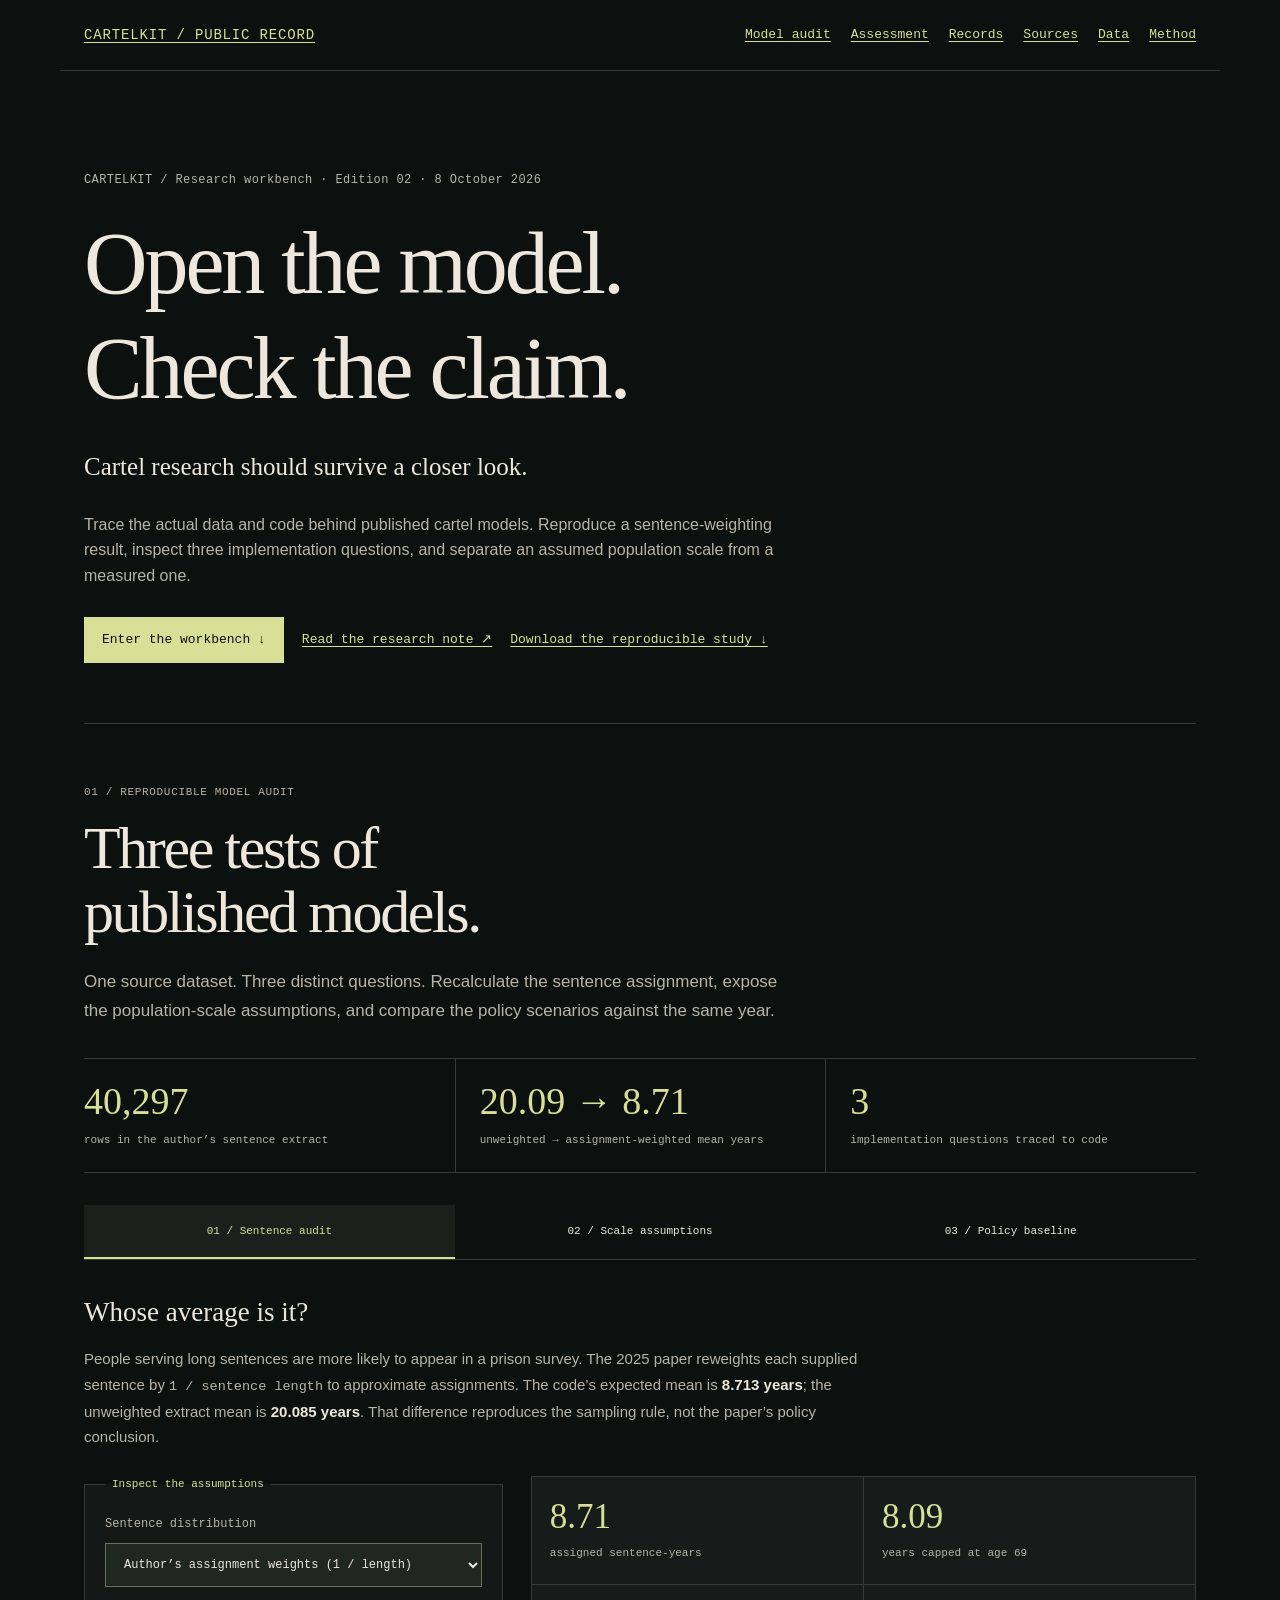
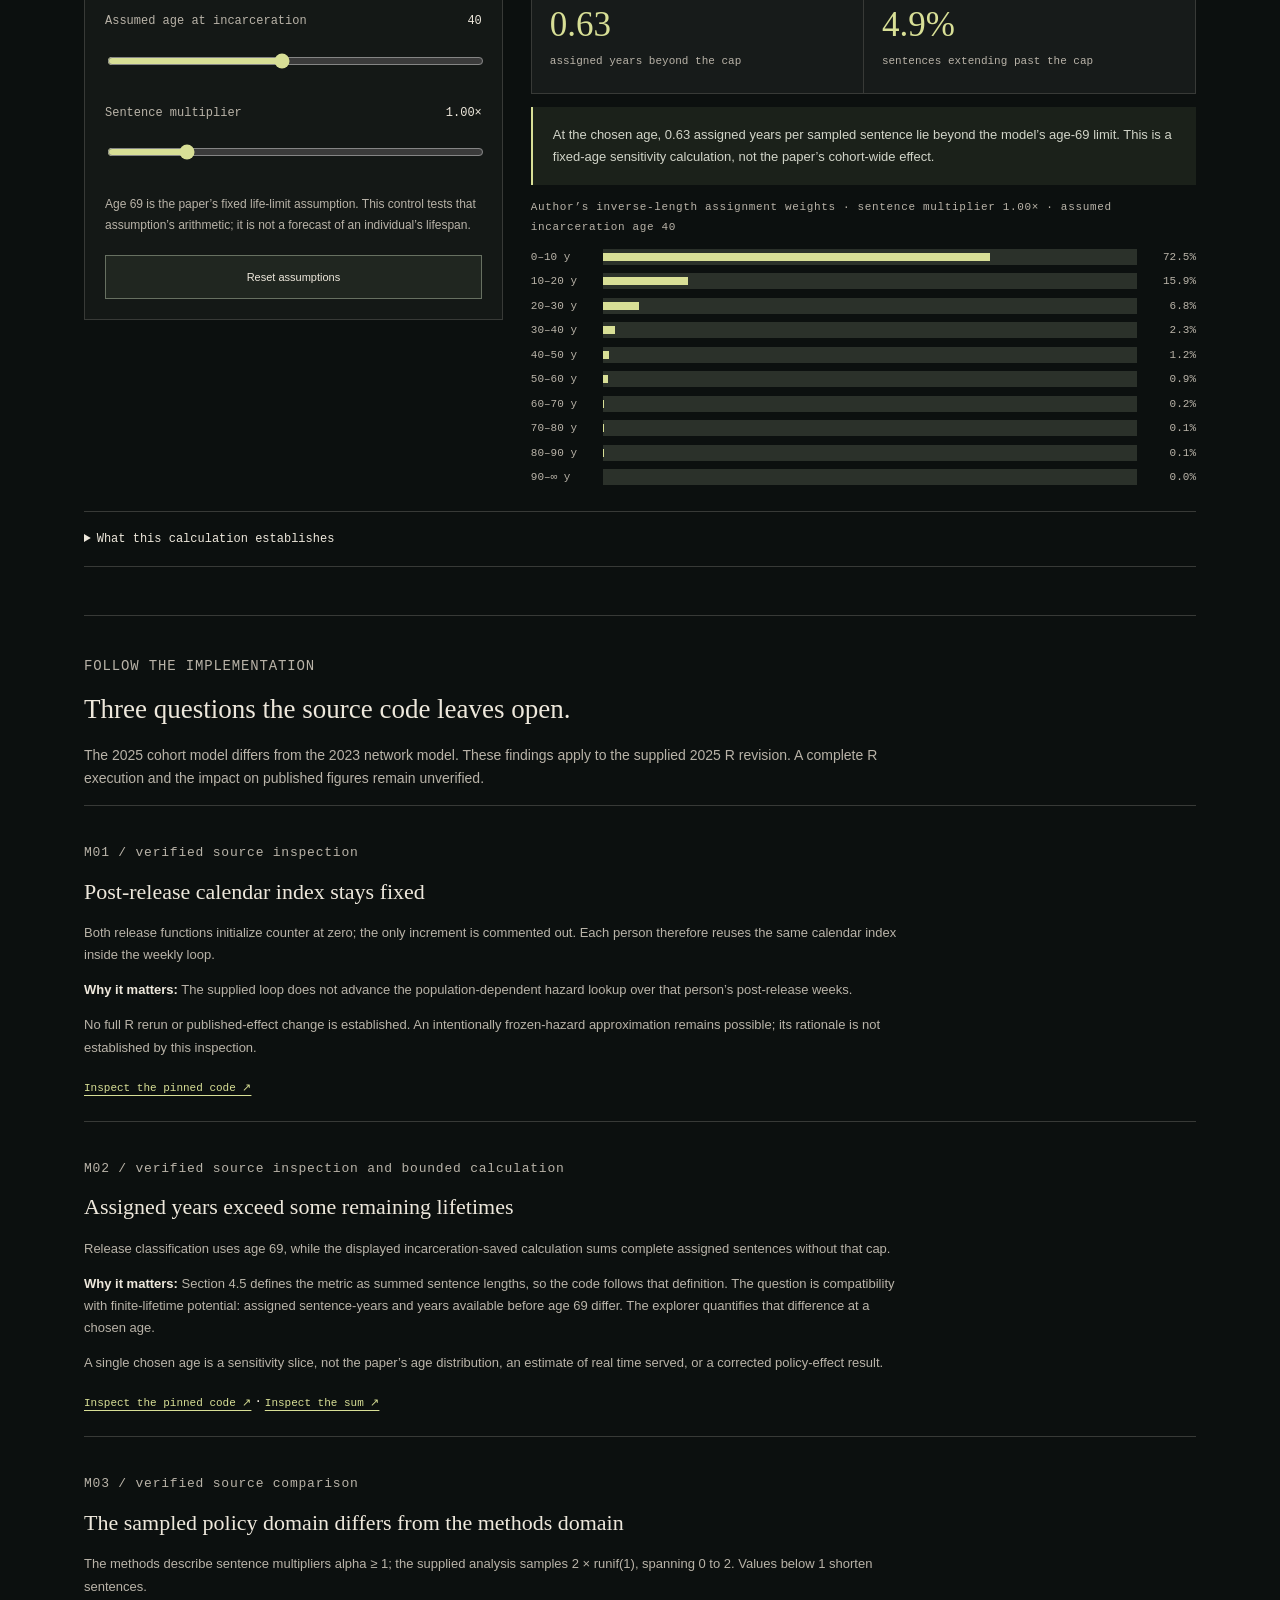
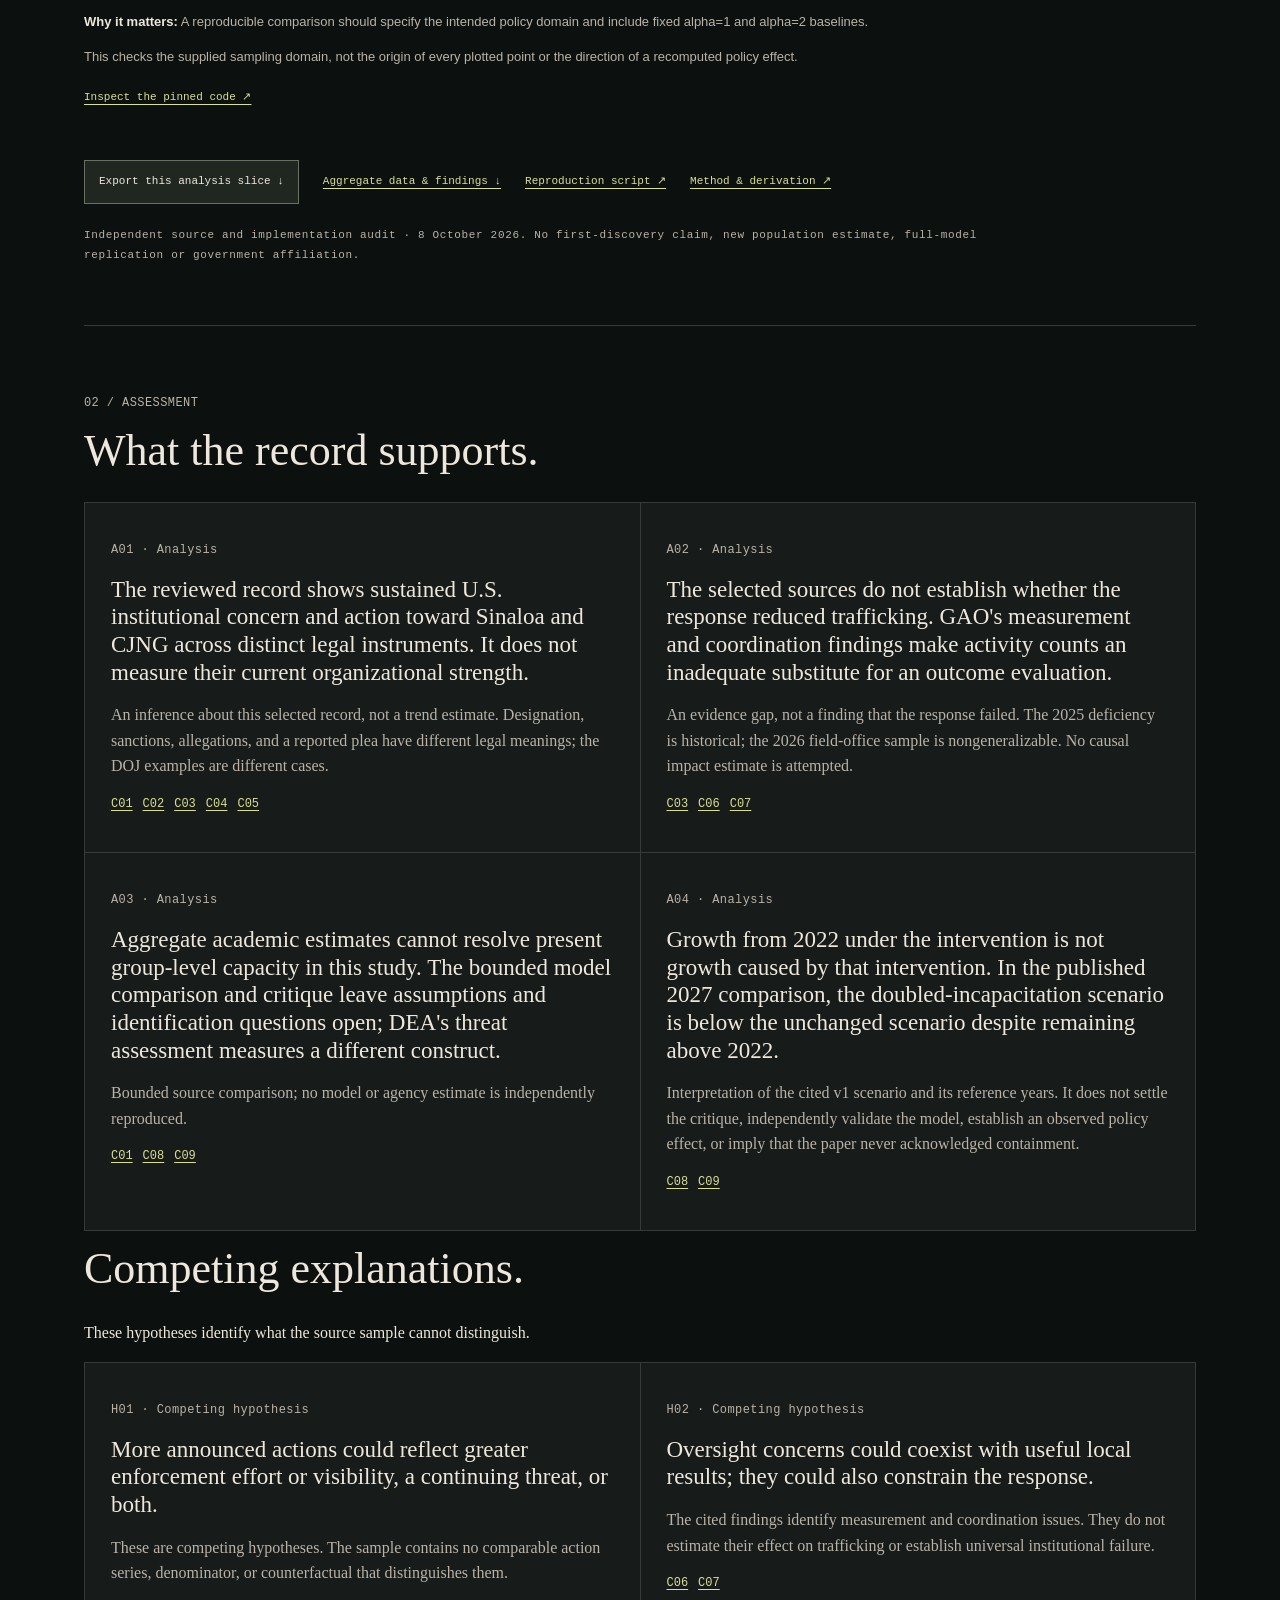
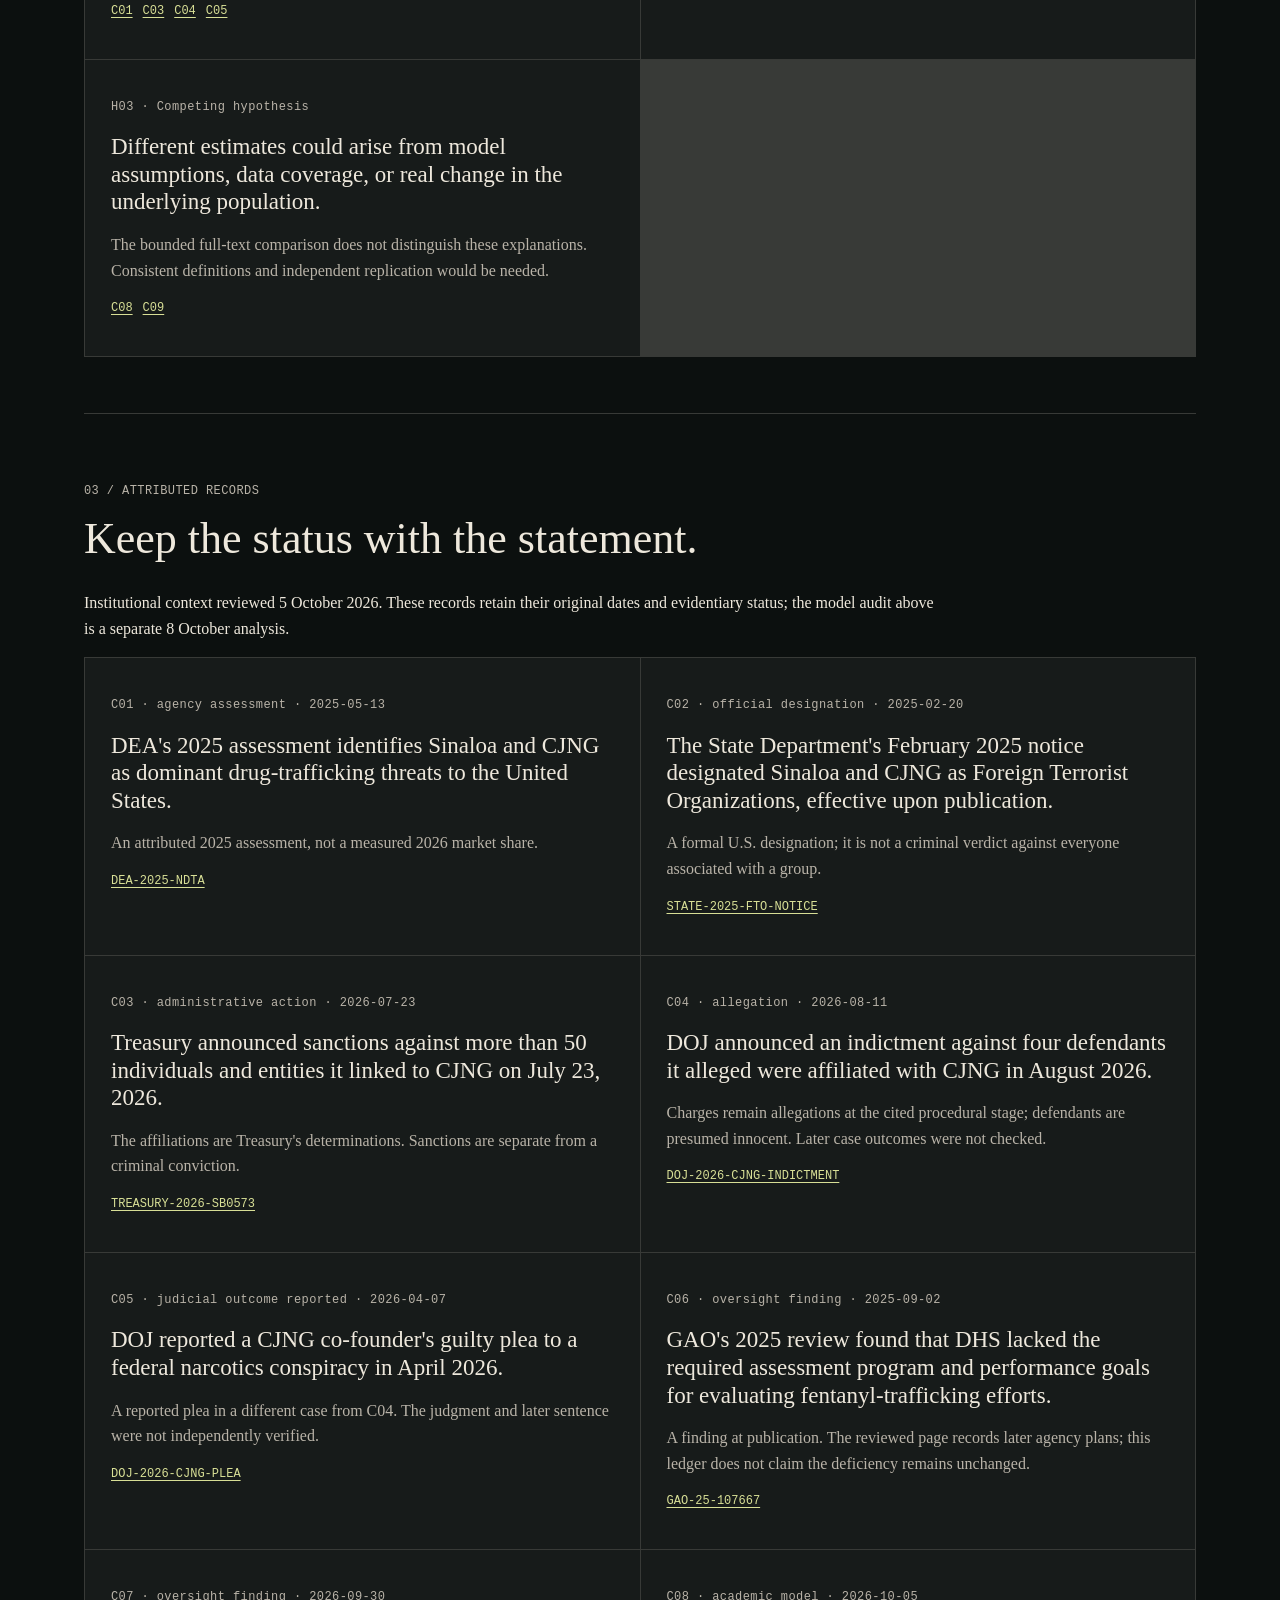
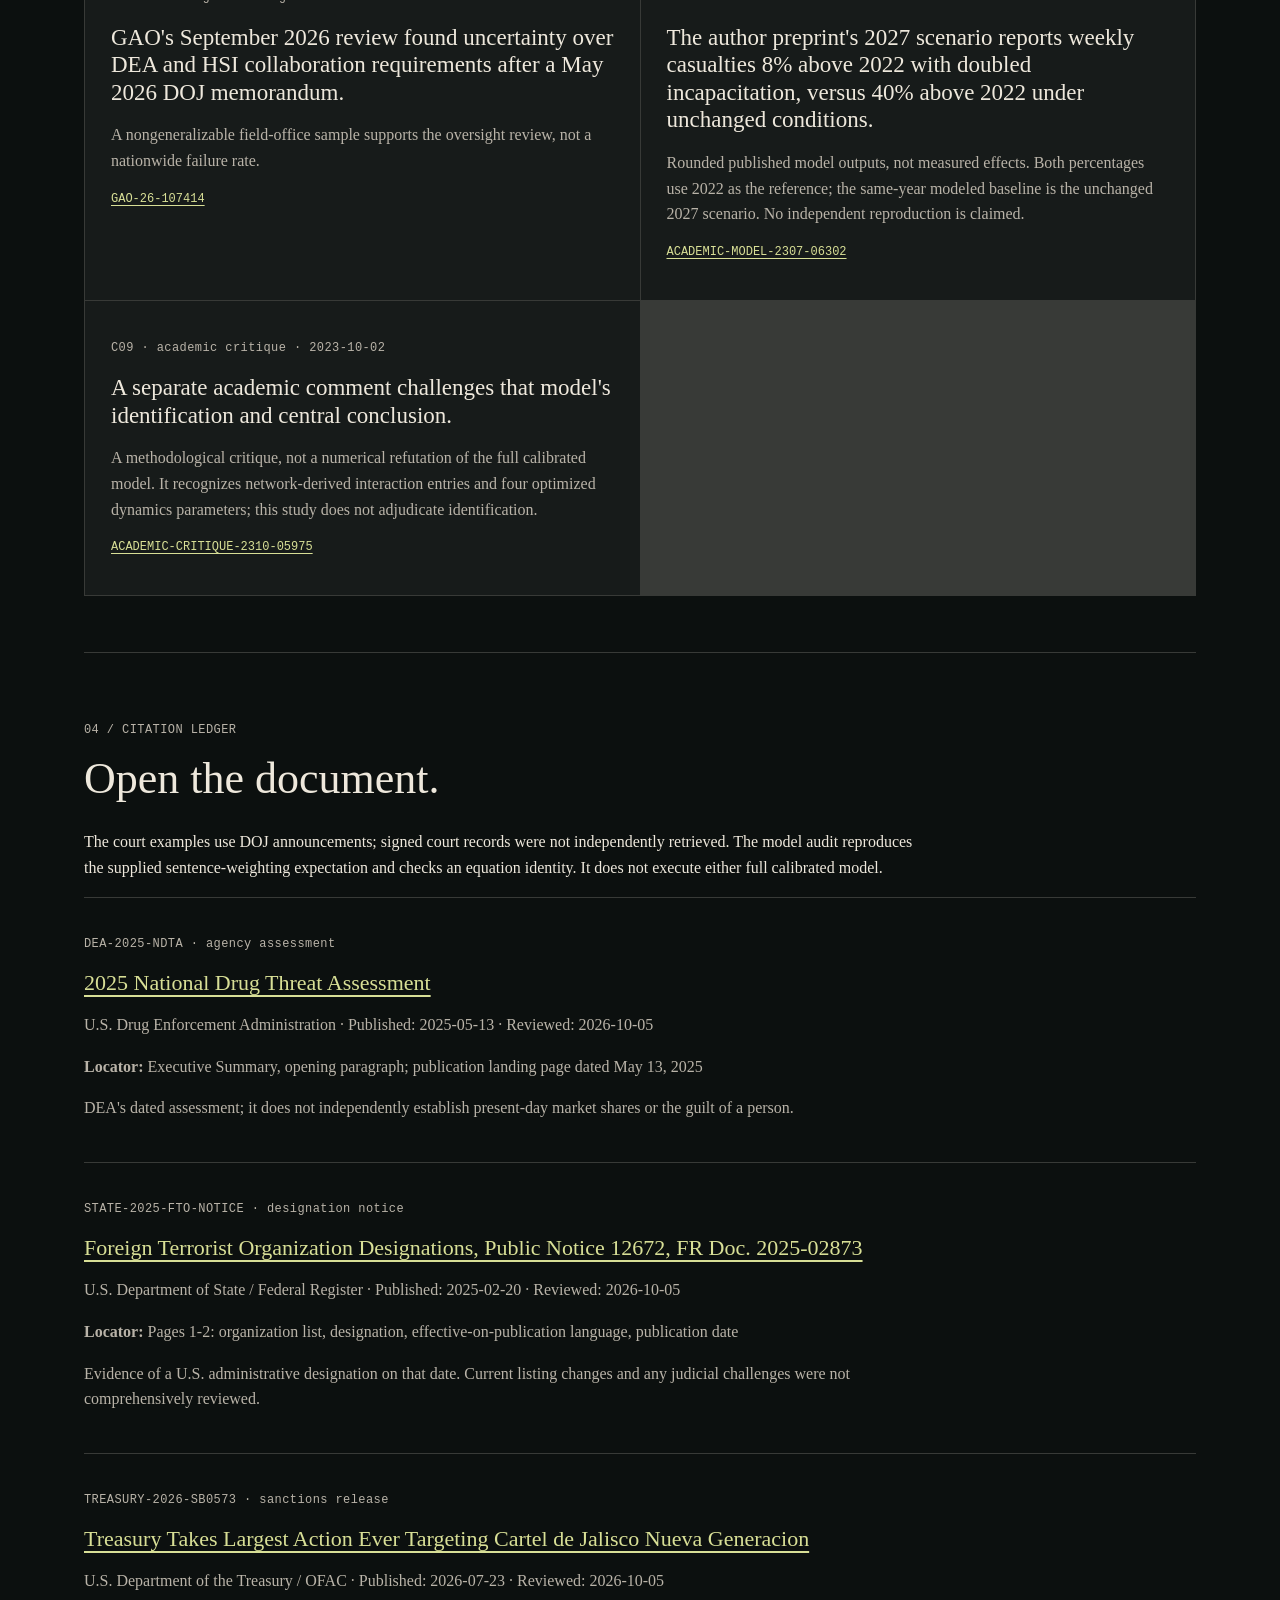
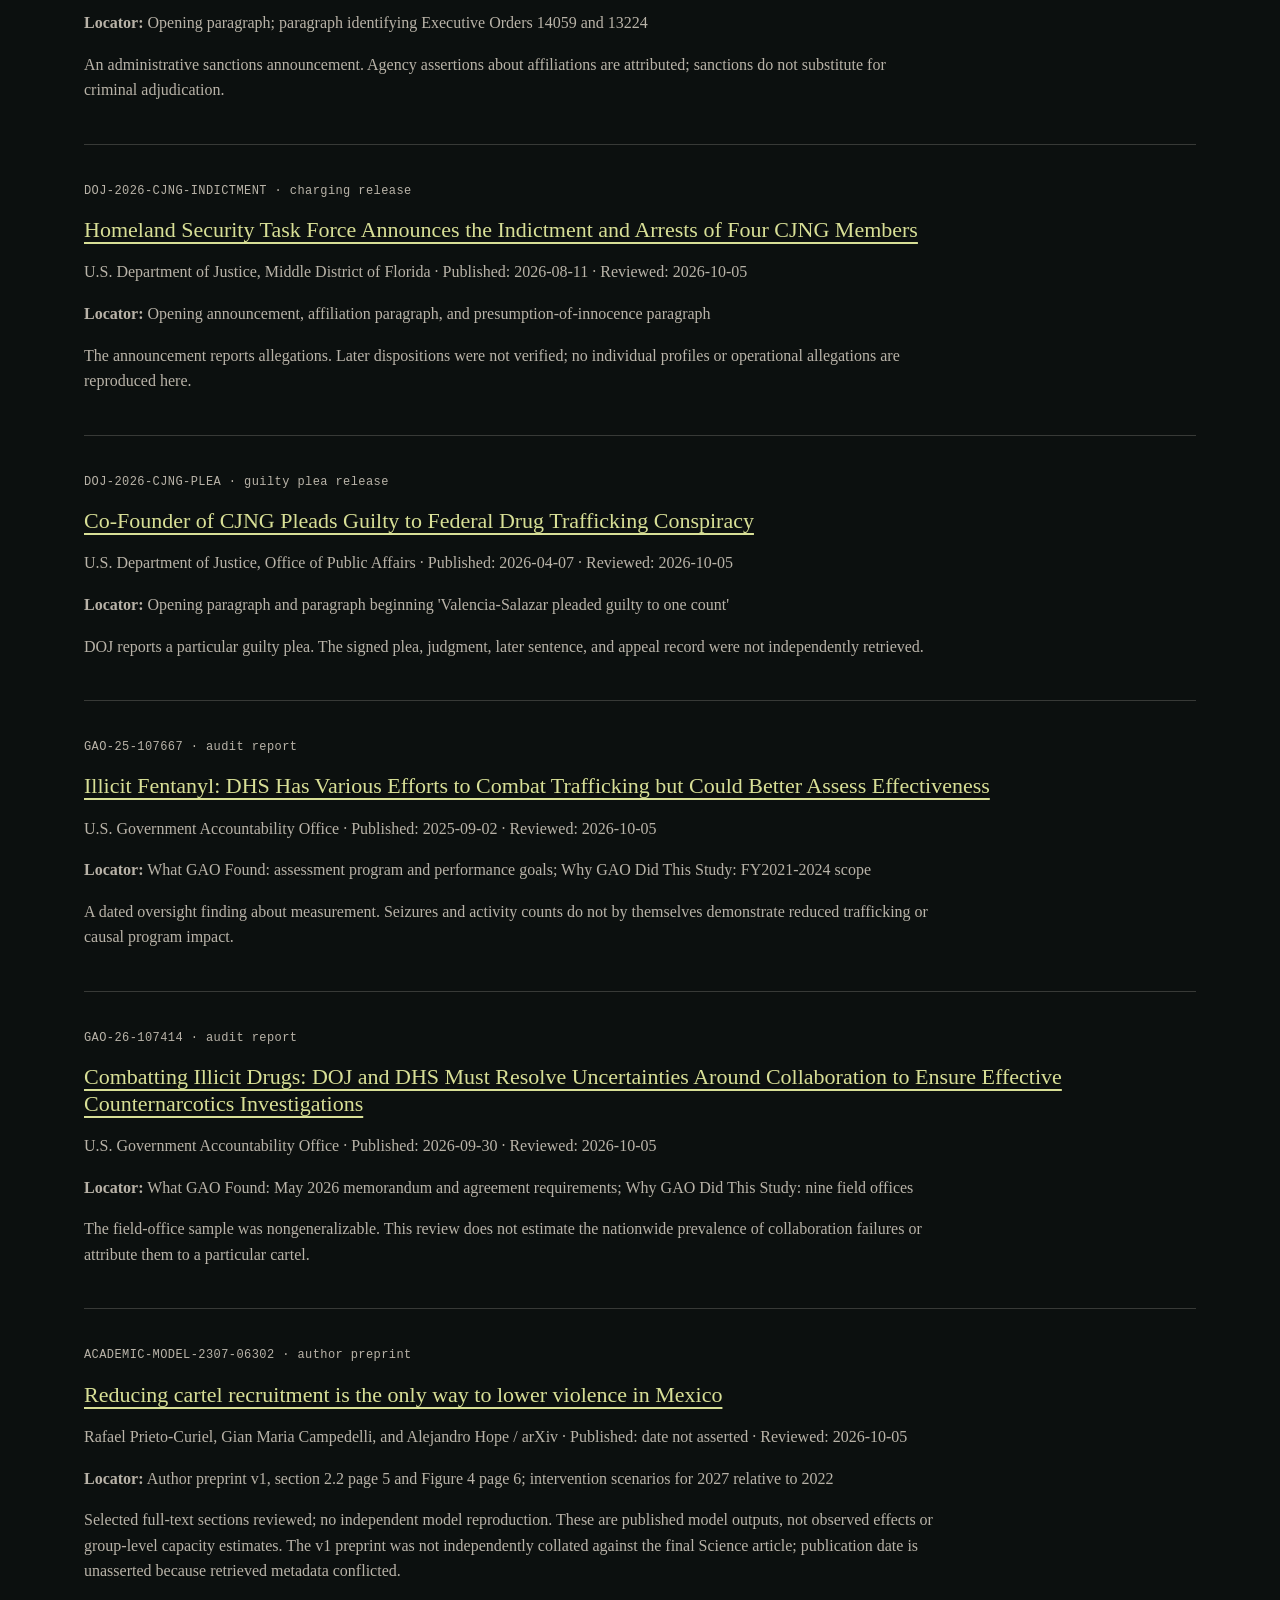
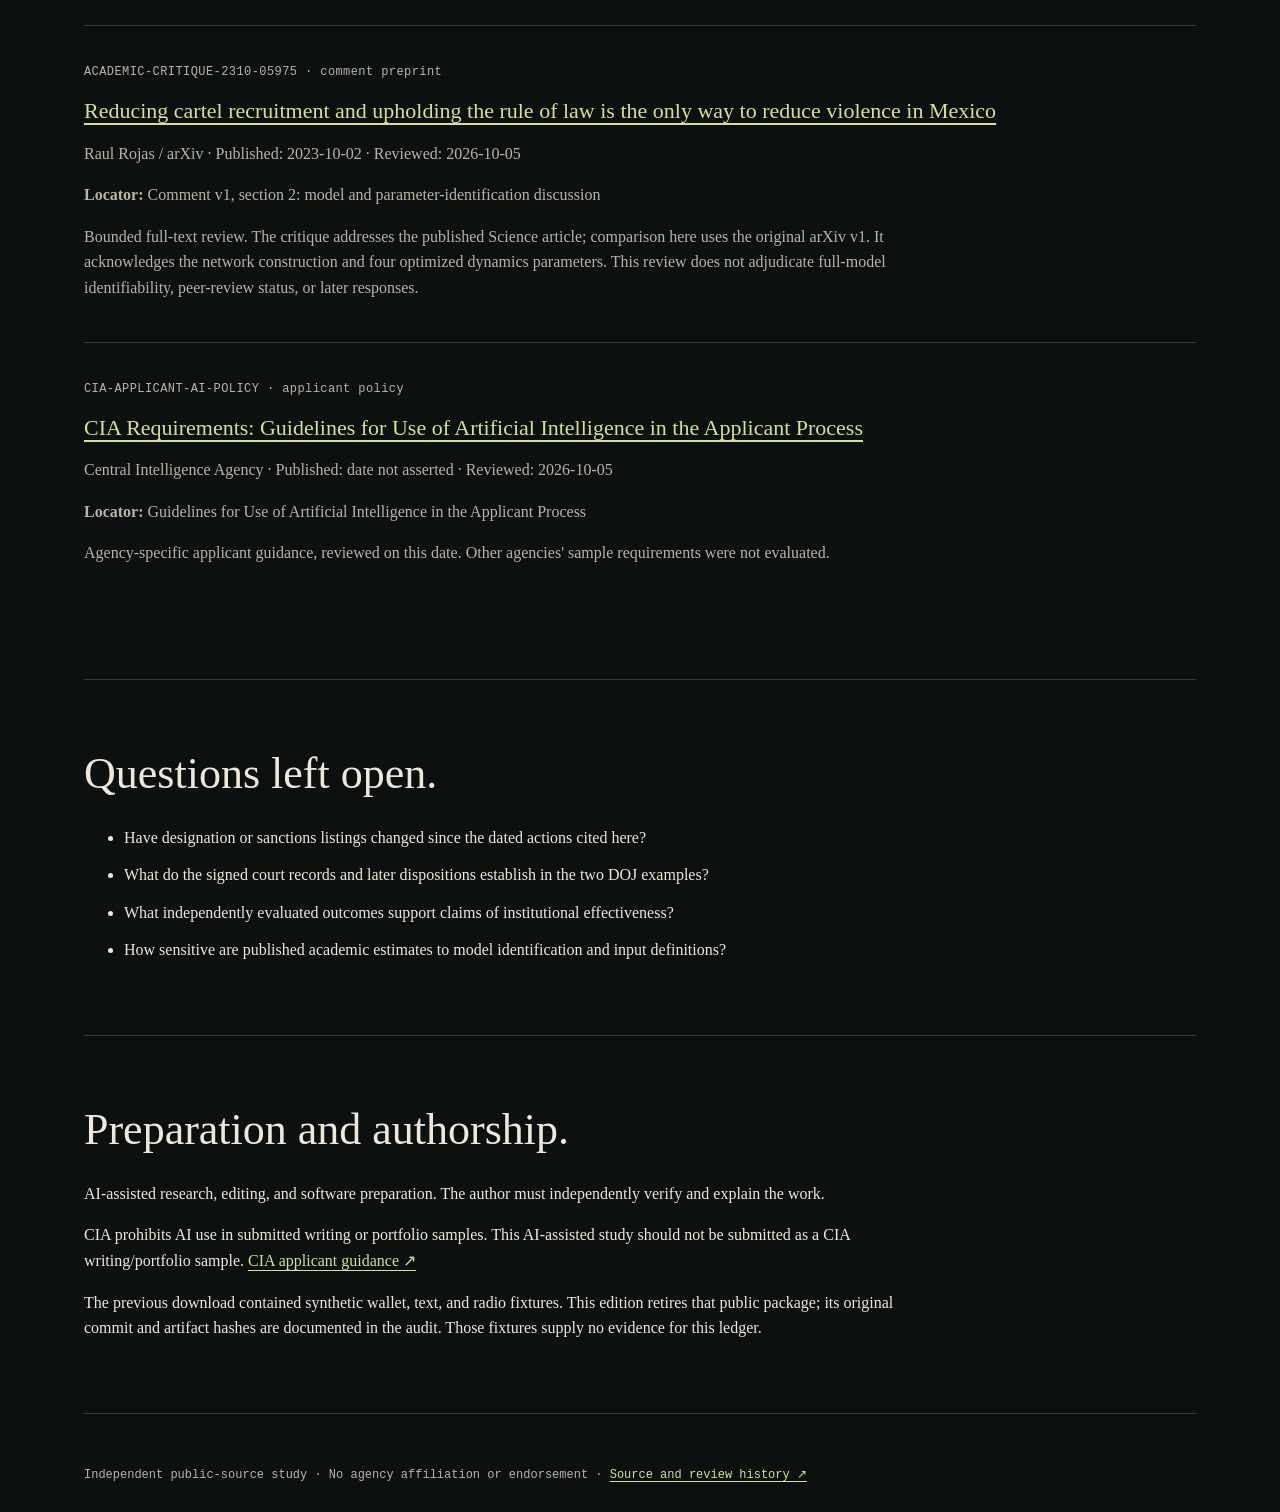
==== commit f02e5b95: "Add reproducible model audit and interactive research workbench" ====
--- a/cartelkit/index.html
+++ b/cartelkit/index.html
@@ -1,10 +1,33 @@
 <!doctype html>
-<html lang="en"><head><meta charset="utf-8"><meta name="viewport" content="width=device-width,initial-scale=1"><title>Cartels and the institutional record — CARTELKIT</title><meta name="description" content="A dated public-source ledger separating institutional assessments, official actions, allegations, reported judicial outcomes, and analysis."><link rel="stylesheet" href="style.css"><link rel="canonical" href="https://ssh-pur66.github.io/cartelkit/"></head><body>
-<a class="skip" href="#main">Skip to the research</a><header><a class="brand" href="./">CARTELKIT / PUBLIC RECORD</a><nav aria-label="Main navigation"><a href="#analysis">Assessment</a><a href="#claims">Records</a><a href="#sources">Sources</a><a href="research.json">Data</a><a href="METHOD.md">Method</a></nav></header>
-<main id="main"><section class="opening"><p class="record">Public-source assessment · Reviewed 2026-10-05</p><h1>Cartels and the institutional record.</h1><p class="deck">What do selected public records establish about Sinaloa and CJNG, and how much do they tell us about the effectiveness of the institutional response?</p><p>Organization-level public-source research on Sinaloa and CJNG, with institutional oversight and research-method context. A purposive source sample, not a comprehensive intelligence assessment.</p><p>The reviewed record establishes a dated U.S. threat assessment, formal designations, sanctions, and criminal proceedings. It does not establish the organizations&#x27; present strength or the causal effectiveness of the response. Oversight findings and contested modeling show why those questions need separate evidence.</p><div class="downloads"><a href="research.json">Read the citation ledger ↗</a><a href="cartelkit_deliverable.zip">Download the reproducible study ↗</a><a href="ASSESSMENT.md">Assessment text ↗</a></div></section>
-<section id="analysis"><p class="record">01 / KEY JUDGMENTS</p><h2>What the record supports.</h2><div class="records"><article id="A01"><p class="record">A01 · Analysis</p><h3>The reviewed record shows sustained U.S. institutional concern and action toward Sinaloa and CJNG across distinct legal instruments. It does not measure their current organizational strength.</h3><p>An inference about this selected record, not a trend estimate. Designation, sanctions, allegations, and a reported plea have different legal meanings; the DOJ examples are different cases.</p><p class="citations"><a href="#C01">C01</a> <a href="#C02">C02</a> <a href="#C03">C03</a> <a href="#C04">C04</a> <a href="#C05">C05</a></p></article><article id="A02"><p class="record">A02 · Analysis</p><h3>The selected sources do not establish whether the response reduced trafficking. GAO&#x27;s measurement and coordination findings make activity counts an inadequate substitute for an outcome evaluation.</h3><p>An evidence gap, not a finding that the response failed. The 2025 deficiency is historical; the 2026 field-office sample is nongeneralizable. No causal impact estimate is attempted.</p><p class="citations"><a href="#C03">C03</a> <a href="#C06">C06</a> <a href="#C07">C07</a></p></article><article id="A03"><p class="record">A03 · Analysis</p><h3>Aggregate academic estimates cannot resolve present group-level capacity in this study. The bounded model comparison and critique leave assumptions and identification questions open; DEA&#x27;s threat assessment measures a different construct.</h3><p>Bounded source comparison; no model or agency estimate is independently reproduced.</p><p class="citations"><a href="#C01">C01</a> <a href="#C08">C08</a> <a href="#C09">C09</a></p></article><article id="A04"><p class="record">A04 · Analysis</p><h3>Growth from 2022 under the intervention is not growth caused by that intervention. In the published 2027 comparison, the doubled-incapacitation scenario is below the unchanged scenario despite remaining above 2022.</h3><p>Interpretation of the cited v1 scenario and its reference years. It does not settle the critique, independently validate the model, establish an observed policy effect, or imply that the paper never acknowledged containment.</p><p class="citations"><a href="#C08">C08</a> <a href="#C09">C09</a></p></article></div><h2>Competing explanations.</h2><p>These hypotheses identify what the source sample cannot distinguish.</p><div class="records"><article id="H01"><p class="record">H01 · Competing hypothesis</p><h3>More announced actions could reflect greater enforcement effort or visibility, a continuing threat, or both.</h3><p>These are competing hypotheses. The sample contains no comparable action series, denominator, or counterfactual that distinguishes them.</p><p class="citations"><a href="#C01">C01</a> <a href="#C03">C03</a> <a href="#C04">C04</a> <a href="#C05">C05</a></p></article><article id="H02"><p class="record">H02 · Competing hypothesis</p><h3>Oversight concerns could coexist with useful local results; they could also constrain the response.</h3><p>The cited findings identify measurement and coordination issues. They do not estimate their effect on trafficking or establish universal institutional failure.</p><p class="citations"><a href="#C06">C06</a> <a href="#C07">C07</a></p></article><article id="H03"><p class="record">H03 · Competing hypothesis</p><h3>Different estimates could arise from model assumptions, data coverage, or real change in the underlying population.</h3><p>The bounded full-text comparison does not distinguish these explanations. Consistent definitions and independent replication would be needed.</p><p class="citations"><a href="#C08">C08</a> <a href="#C09">C09</a></p></article></div></section>
-<section id="claims"><p class="record">02 / ATTRIBUTED RECORDS</p><h2>Keep the status with the statement.</h2><p>These records report what the cited institutions and authors published. They are not new intelligence discoveries.</p><div class="records"><article id="C01"><p class="record">C01 · agency assessment · 2025-05-13</p><h3>DEA&#x27;s 2025 assessment identifies Sinaloa and CJNG as dominant drug-trafficking threats to the United States.</h3><p>An attributed 2025 assessment, not a measured 2026 market share.</p><p class="citations"><a href="#source-DEA-2025-NDTA">DEA-2025-NDTA</a></p></article><article id="C02"><p class="record">C02 · official designation · 2025-02-20</p><h3>The State Department&#x27;s February 2025 notice designated Sinaloa and CJNG as Foreign Terrorist Organizations, effective upon publication.</h3><p>A formal U.S. designation; it is not a criminal verdict against everyone associated with a group.</p><p class="citations"><a href="#source-STATE-2025-FTO-NOTICE">STATE-2025-FTO-NOTICE</a></p></article><article id="C03"><p class="record">C03 · administrative action · 2026-07-23</p><h3>Treasury announced sanctions against more than 50 individuals and entities it linked to CJNG on July 23, 2026.</h3><p>The affiliations are Treasury&#x27;s determinations. Sanctions are separate from a criminal conviction.</p><p class="citations"><a href="#source-TREASURY-2026-SB0573">TREASURY-2026-SB0573</a></p></article><article id="C04"><p class="record">C04 · allegation · 2026-08-11</p><h3>DOJ announced an indictment against four defendants it alleged were affiliated with CJNG in August 2026.</h3><p>Charges remain allegations at the cited procedural stage; defendants are presumed innocent. Later case outcomes were not checked.</p><p class="citations"><a href="#source-DOJ-2026-CJNG-INDICTMENT">DOJ-2026-CJNG-INDICTMENT</a></p></article><article id="C05"><p class="record">C05 · judicial outcome reported · 2026-04-07</p><h3>DOJ reported a CJNG co-founder&#x27;s guilty plea to a federal narcotics conspiracy in April 2026.</h3><p>A reported plea in a different case from C04. The judgment and later sentence were not independently verified.</p><p class="citations"><a href="#source-DOJ-2026-CJNG-PLEA">DOJ-2026-CJNG-PLEA</a></p></article><article id="C06"><p class="record">C06 · oversight finding · 2025-09-02</p><h3>GAO&#x27;s 2025 review found that DHS lacked the required assessment program and performance goals for evaluating fentanyl-trafficking efforts.</h3><p>A finding at publication. The reviewed page records later agency plans; this ledger does not claim the deficiency remains unchanged.</p><p class="citations"><a href="#source-GAO-25-107667">GAO-25-107667</a></p></article><article id="C07"><p class="record">C07 · oversight finding · 2026-09-30</p><h3>GAO&#x27;s September 2026 review found uncertainty over DEA and HSI collaboration requirements after a May 2026 DOJ memorandum.</h3><p>A nongeneralizable field-office sample supports the oversight review, not a nationwide failure rate.</p><p class="citations"><a href="#source-GAO-26-107414">GAO-26-107414</a></p></article><article id="C08"><p class="record">C08 · academic model · 2026-10-05</p><h3>The author preprint&#x27;s 2027 scenario reports weekly casualties 8% above 2022 with doubled incapacitation, versus 40% above 2022 under unchanged conditions.</h3><p>Rounded published model outputs, not measured effects. Both percentages use 2022 as the reference; the same-year modeled baseline is the unchanged 2027 scenario. No independent reproduction is claimed.</p><p class="citations"><a href="#source-ACADEMIC-MODEL-2307-06302">ACADEMIC-MODEL-2307-06302</a></p></article><article id="C09"><p class="record">C09 · academic critique · 2023-10-02</p><h3>A separate academic comment challenges that model&#x27;s identification and central conclusion.</h3><p>A methodological critique, not a numerical refutation of the full calibrated model. It recognizes network-derived interaction entries and four optimized dynamics parameters; this study does not adjudicate identification.</p><p class="citations"><a href="#source-ACADEMIC-CRITIQUE-2310-05975">ACADEMIC-CRITIQUE-2310-05975</a></p></article></div></section>
-<section id="sources"><p class="record">03 / CITATION LEDGER</p><h2>Open the document.</h2><p>The court examples use DOJ announcements; signed court records were not independently retrieved. Selected academic full-text sections were reviewed; the model was not independently reproduced.</p><ol class="sources"><li id="source-DEA-2025-NDTA"><p class="record">DEA-2025-NDTA · agency assessment</p><h3><a href="https://www.dea.gov/sites/default/files/2025-07/2025NationalDrugThreatAssessment.pdf">2025 National Drug Threat Assessment</a></h3><p>U.S. Drug Enforcement Administration · Published: 2025-05-13 · Reviewed: 2026-10-05</p><p><strong>Locator:</strong> Executive Summary, opening paragraph; publication landing page dated May 13, 2025</p><p>DEA&#x27;s dated assessment; it does not independently establish present-day market shares or the guilt of a person.</p></li><li id="source-STATE-2025-FTO-NOTICE"><p class="record">STATE-2025-FTO-NOTICE · designation notice</p><h3><a href="https://public-inspection.federalregister.gov/2025-02873.pdf">Foreign Terrorist Organization Designations, Public Notice 12672, FR Doc. 2025-02873</a></h3><p>U.S. Department of State / Federal Register · Published: 2025-02-20 · Reviewed: 2026-10-05</p><p><strong>Locator:</strong> Pages 1-2: organization list, designation, effective-on-publication language, publication date</p><p>Evidence of a U.S. administrative designation on that date. Current listing changes and any judicial challenges were not comprehensively reviewed.</p></li><li id="source-TREASURY-2026-SB0573"><p class="record">TREASURY-2026-SB0573 · sanctions release</p><h3><a href="https://home.treasury.gov/news/press-releases/sb0573">Treasury Takes Largest Action Ever Targeting Cartel de Jalisco Nueva Generacion</a></h3><p>U.S. Department of the Treasury / OFAC · Published: 2026-07-23 · Reviewed: 2026-10-05</p><p><strong>Locator:</strong> Opening paragraph; paragraph identifying Executive Orders 14059 and 13224</p><p>An administrative sanctions announcement. Agency assertions about affiliations are attributed; sanctions do not substitute for criminal adjudication.</p></li><li id="source-DOJ-2026-CJNG-INDICTMENT"><p class="record">DOJ-2026-CJNG-INDICTMENT · charging release</p><h3><a href="https://www.justice.gov/usao-mdfl/pr/homeland-security-task-force-announces-indictment-and-arrests-four-cjng-members-narco">Homeland Security Task Force Announces the Indictment and Arrests of Four CJNG Members</a></h3><p>U.S. Department of Justice, Middle District of Florida · Published: 2026-08-11 · Reviewed: 2026-10-05</p><p><strong>Locator:</strong> Opening announcement, affiliation paragraph, and presumption-of-innocence paragraph</p><p>The announcement reports allegations. Later dispositions were not verified; no individual profiles or operational allegations are reproduced here.</p></li><li id="source-DOJ-2026-CJNG-PLEA"><p class="record">DOJ-2026-CJNG-PLEA · guilty plea release</p><h3><a href="https://www.justice.gov/opa/pr/co-founder-cjng-pleads-guilty-federal-drug-trafficking-conspiracy">Co-Founder of CJNG Pleads Guilty to Federal Drug Trafficking Conspiracy</a></h3><p>U.S. Department of Justice, Office of Public Affairs · Published: 2026-04-07 · Reviewed: 2026-10-05</p><p><strong>Locator:</strong> Opening paragraph and paragraph beginning &#x27;Valencia-Salazar pleaded guilty to one count&#x27;</p><p>DOJ reports a particular guilty plea. The signed plea, judgment, later sentence, and appeal record were not independently retrieved.</p></li><li id="source-GAO-25-107667"><p class="record">GAO-25-107667 · audit report</p><h3><a href="https://www.gao.gov/products/gao-25-107667">Illicit Fentanyl: DHS Has Various Efforts to Combat Trafficking but Could Better Assess Effectiveness</a></h3><p>U.S. Government Accountability Office · Published: 2025-09-02 · Reviewed: 2026-10-05</p><p><strong>Locator:</strong> What GAO Found: assessment program and performance goals; Why GAO Did This Study: FY2021-2024 scope</p><p>A dated oversight finding about measurement. Seizures and activity counts do not by themselves demonstrate reduced trafficking or causal program impact.</p></li><li id="source-GAO-26-107414"><p class="record">GAO-26-107414 · audit report</p><h3><a href="https://www.gao.gov/products/gao-26-107414">Combatting Illicit Drugs: DOJ and DHS Must Resolve Uncertainties Around Collaboration to Ensure Effective Counternarcotics Investigations</a></h3><p>U.S. Government Accountability Office · Published: 2026-09-30 · Reviewed: 2026-10-05</p><p><strong>Locator:</strong> What GAO Found: May 2026 memorandum and agreement requirements; Why GAO Did This Study: nine field offices</p><p>The field-office sample was nongeneralizable. This review does not estimate the nationwide prevalence of collaboration failures or attribute them to a particular cartel.</p></li><li id="source-ACADEMIC-MODEL-2307-06302"><p class="record">ACADEMIC-MODEL-2307-06302 · author preprint</p><h3><a href="https://arxiv.org/pdf/2307.06302v1">Reducing cartel recruitment is the only way to lower violence in Mexico</a></h3><p>Rafael Prieto-Curiel, Gian Maria Campedelli, and Alejandro Hope / arXiv · Published: date not asserted · Reviewed: 2026-10-05</p><p><strong>Locator:</strong> Author preprint v1, section 2.2 page 5 and Figure 4 page 6; intervention scenarios for 2027 relative to 2022</p><p>Selected full-text sections reviewed; no independent model reproduction. These are published model outputs, not observed effects or group-level capacity estimates. The v1 preprint was not independently collated against the final Science article; publication date is unasserted because retrieved metadata conflicted.</p></li><li id="source-ACADEMIC-CRITIQUE-2310-05975"><p class="record">ACADEMIC-CRITIQUE-2310-05975 · comment preprint</p><h3><a href="https://arxiv.org/html/2310.05975v1">Reducing cartel recruitment and upholding the rule of law is the only way to reduce violence in Mexico</a></h3><p>Raul Rojas / arXiv · Published: 2023-10-02 · Reviewed: 2026-10-05</p><p><strong>Locator:</strong> Comment v1, section 2: model and parameter-identification discussion</p><p>Bounded full-text review. The critique addresses the published Science article; comparison here uses the original arXiv v1. It acknowledges the network construction and four optimized dynamics parameters. This review does not adjudicate full-model identifiability, peer-review status, or later responses.</p></li><li id="source-CIA-APPLICANT-AI-POLICY"><p class="record">CIA-APPLICANT-AI-POLICY · applicant policy</p><h3><a href="https://www.cia.gov/careers/cia-requirements/">CIA Requirements: Guidelines for Use of Artificial Intelligence in the Applicant Process</a></h3><p>Central Intelligence Agency · Published: date not asserted · Reviewed: 2026-10-05</p><p><strong>Locator:</strong> Guidelines for Use of Artificial Intelligence in the Applicant Process</p><p>Agency-specific applicant guidance, reviewed on this date. Other agencies&#x27; sample requirements were not evaluated.</p></li></ol></section>
+<html lang="en"><head><meta charset="utf-8"><meta name="viewport" content="width=device-width,initial-scale=1"><title>CARTELKIT — Open the model. Check the claim.</title><meta name="description" content="Reproduce a sentence-weighting result from 40,297 records, inspect pinned code, and test the assumptions behind published cartel models."><link rel="stylesheet" href="style.css"><link rel="stylesheet" href="audit.css"><script src="audit-math.js" defer></script><script src="audit-app.js" defer></script><link rel="canonical" href="https://ssh-pur66.github.io/cartelkit/"></head><body>
+<a class="skip" href="#main">Skip to the research</a><header><a class="brand" href="./">CARTELKIT / PUBLIC RECORD</a><nav aria-label="Main navigation"><a href="#model-audit">Model audit</a><a href="#analysis">Assessment</a><a href="#claims">Records</a><a href="#sources">Sources</a><a href="research.json">Data</a><a href="METHOD.md">Method</a></nav></header>
+<main id="main"><section class="opening"><p class="record">CARTELKIT / Research workbench · Edition 02 · 8 October 2026</p><h1>Open the model.<br>Check the claim.</h1><p class="deck">Cartel research should survive a closer look.</p><p>Trace the actual data and code behind published cartel models. Reproduce a sentence-weighting result, inspect three implementation questions, and separate an assumed population scale from a measured one.</p><div class="downloads"><a href="#model-audit">Enter the workbench ↓</a><a href="MODEL-AUDIT.md">Read the research note ↗</a><a href="cartelkit_deliverable.zip">Download the reproducible study ↓</a></div></section>
+<section class="ck-audit" id="model-audit" data-model-audit data-source="model-audit.json">
+<div class="ca-heading"><p class="ca-kicker">01 / REPRODUCIBLE MODEL AUDIT</p><h2>Three tests of<br>published models.</h2><p>One source dataset. Three distinct questions. Recalculate the sentence assignment, expose the population-scale assumptions, and compare the policy scenarios against the same year.</p></div>
+<div class="ca-facts"><div><strong>40,297</strong><span>rows in the author’s sentence extract</span></div><div><strong>20.09 → 8.71</strong><span>unweighted → assignment-weighted mean years</span></div><div><strong>3</strong><span>implementation questions traced to code</span></div></div>
+<p class="ca-status" data-audit-loading role="status">Loading the verified aggregate dataset…</p>
+<div class="ca-tabs" role="tablist" aria-label="Choose an analysis"><button id="audit-tab-sentences" type="button" role="tab" aria-selected="true" aria-controls="audit-sentences" data-audit-tab>01 / Sentence audit</button><button id="audit-tab-scale" type="button" role="tab" aria-selected="false" tabindex="-1" aria-controls="audit-scale-panel" data-audit-tab>02 / Scale assumptions</button><button id="audit-tab-baseline" type="button" role="tab" aria-selected="false" tabindex="-1" aria-controls="audit-baseline-panel" data-audit-tab>03 / Policy baseline</button></div>
+<div id="audit-sentences" role="tabpanel" aria-labelledby="audit-tab-sentences" class="ca-panel">
+<div class="ca-panel-intro"><h3>Whose average is it?</h3><p>People serving long sentences are more likely to appear in a prison survey. The 2025 paper reweights each supplied sentence by <code>1 / sentence length</code> to approximate assignments. The code’s expected mean is <strong>8.713 years</strong>; the unweighted extract mean is <strong>20.085 years</strong>. That difference reproduces the sampling rule, not the paper’s policy conclusion.</p></div>
+<div class="ca-workspace"><fieldset class="ca-inputs" disabled><legend>Inspect the assumptions</legend><label for="audit-weighting">Sentence distribution<select id="audit-weighting"><option value="inverse">Author’s assignment weights (1 / length)</option><option value="survey">People surveyed (equal row weights)</option></select></label><label for="audit-age">Assumed age at incarceration <output data-age-output for="audit-age">40</output><input id="audit-age" type="range" min="15" max="69" step="1" value="40"></label><label for="audit-multiplier">Sentence multiplier <output data-multiplier-output for="audit-multiplier">1.00×</output><input id="audit-multiplier" type="range" min="0.5" max="3" step="0.05" value="1"></label><p>Age 69 is the paper’s fixed life-limit assumption. This control tests that assumption’s arithmetic; it is not a forecast of an individual’s lifespan.</p><button type="button" data-reset-audit>Reset assumptions</button></fieldset>
+<div class="ca-results" aria-live="polite" aria-atomic="true"><div class="ca-metrics"><div><strong data-assigned>8.71</strong><span>assigned sentence-years</span></div><div><strong data-capped>—</strong><span>years capped at age 69</span></div><div><strong data-excess>—</strong><span>assigned years beyond the cap</span></div><div><strong data-beyond>—</strong><span>sentences extending past the cap</span></div></div><p class="ca-interpretation" data-sentence-interpretation>The controls compare assigned sentence-years with the years remaining under the model’s fixed age limit.</p><p class="ca-chart-caption" data-sentence-caption>Assignment distribution · multiplier 1.00×</p><div class="ca-bars" aria-label="Shares by assigned sentence length"><div data-bin><label for="audit-bin-0">0–10 y</label><meter id="audit-bin-0" min="0" max="1" value="0" aria-label="Share of assigned sentences 0 years and above">0</meter><span>—</span></div><div data-bin><label for="audit-bin-1">10–20 y</label><meter id="audit-bin-1" min="0" max="1" value="0" aria-label="Share of assigned sentences 10 years and above">0</meter><span>—</span></div><div data-bin><label for="audit-bin-2">20–30 y</label><meter id="audit-bin-2" min="0" max="1" value="0" aria-label="Share of assigned sentences 20 years and above">0</meter><span>—</span></div><div data-bin><label for="audit-bin-3">30–40 y</label><meter id="audit-bin-3" min="0" max="1" value="0" aria-label="Share of assigned sentences 30 years and above">0</meter><span>—</span></div><div data-bin><label for="audit-bin-4">40–50 y</label><meter id="audit-bin-4" min="0" max="1" value="0" aria-label="Share of assigned sentences 40 years and above">0</meter><span>—</span></div><div data-bin><label for="audit-bin-5">50–60 y</label><meter id="audit-bin-5" min="0" max="1" value="0" aria-label="Share of assigned sentences 50 years and above">0</meter><span>—</span></div><div data-bin><label for="audit-bin-6">60–70 y</label><meter id="audit-bin-6" min="0" max="1" value="0" aria-label="Share of assigned sentences 60 years and above">0</meter><span>—</span></div><div data-bin><label for="audit-bin-7">70–80 y</label><meter id="audit-bin-7" min="0" max="1" value="0" aria-label="Share of assigned sentences 70 years and above">0</meter><span>—</span></div><div data-bin><label for="audit-bin-8">80–90 y</label><meter id="audit-bin-8" min="0" max="1" value="0" aria-label="Share of assigned sentences 80 years and above">0</meter><span>—</span></div><div data-bin><label for="audit-bin-9">90–∞ y</label><meter id="audit-bin-9" min="0" max="1" value="0" aria-label="Share of assigned sentences 90 years and above">0</meter><span>—</span></div></div></div></div>
+<details class="ca-detail"><summary>What this calculation establishes</summary><p>The aggregate distribution is derived from the author’s exact CSV at commit <code>224e9cc</code>. Its 40,297 rows are not a cartel-member census. We retained sentence/count pairs only. No person identifier, state or offence column is published here.</p><p>The inverse-length correction assumes the observed prison stock can approximate sentence inflows after length correction. Trends in admissions, early release, mortality, survey design and offence composition can violate that approximation. These outputs are not survey-weighted national estimates. The original INEGI microdata extraction has not been independently rebuilt.</p><p>Formula: mean assigned years = Σ(n/s × αs) / Σ(n/s). Capped years replace αs with min(αs, 69 − age). The age is fixed for this slice; the full cohort’s age distribution is not reconstructed.</p><a href="https://arxiv.org/html/2512.17973v1">Read §4.4 and Supplementary B of the 2025 preprint ↗</a></details>
+</div>
+<div id="audit-scale-panel" role="tabpanel" aria-labelledby="audit-tab-scale" class="ca-panel" hidden><div class="ca-panel-intro"><h3>The headcount has an assumed scale.</h3><p>The <strong>full 2023 network equation</strong> has a scale transformation that retains both conflict and saturation. For any positive k, multiply the initial population and incapacitation parameter by k, divide conflict and saturation parameters by k, and keep recruitment and the network fixed. Every population trajectory scales by k.</p></div>
+<fieldset class="ca-inputs ca-wide" disabled><legend>Transform the whole system together</legend><label for="audit-scale">Population scale k <output data-scale-output for="audit-scale">1.00×</output><input id="audit-scale" type="range" min="0.5" max="2" step="0.05" value="1"></label></fieldset>
+<div class="ca-scale-grid" aria-live="polite"><div><span>Scaled reference headcount</span><strong data-scale-population>175,000</strong></div><div><span>Casualty attribution f</span><strong data-scale-f>10.0%</strong></div><div><span>Incarceration attribution g</span><strong data-scale-g>5.0%</strong></div><div><span>Incapacitation η</span><strong data-scale-eta>1.00×</strong></div><div><span>Conflict θ</span><strong data-scale-theta>1.00×</strong></div><div><span>Saturation ω</span><strong data-scale-omega>1.00×</strong></div><div><span>Recruitment rate ρ</span><strong data-scale-rho>1.00×</strong></div><div><span>Raw squared-error factor</span><strong data-scale-loss>1.00×</strong></div></div>
+<p class="ca-interpretation"><strong>This changes the assumed target scale.</strong> The 175,000 reference is a published model estimate. This slider produces mathematical rescalings, not alternative measured headcounts or a confidence interval. It does not prove non-identifiability once f, g and absolute initial conditions are fixed.</p>
+<details class="ca-detail"><summary>Read the proof and its boundary</summary><div class="ca-equation">C′ = kC · η′ = kη · θ′ = θ/k · ω′ = ω/k<br>ρ′ = ρ · S′ = S · f′ = kf · g′ = kg</div><p>Substituting into each term of equation 1 gives k times the original derivative. Conflict deaths, incapacitations, recruitment and saturation totals all scale by k. With targets fT and gI also multiplied by k, the raw least-squares loss becomes k²E; relative residuals remain the same. Changing f or g while leaving every other parameter fixed is a different experiment.</p><p>For the supplied deterministic initial vector, C′(0) = kC(0). This does not map a Poisson draw to another Poisson draw, prove equality under fixed optimizer bounds or priors, or reproduce the authors’ calibration. The exact checks use rational arithmetic in 20 cases; four 208-step RK4 trajectories check the implementation.</p><a href="MODEL-AUDIT.md">Full derivation and reproduction commands ↗</a></details>
+</div>
+<div id="audit-baseline-panel" role="tabpanel" aria-labelledby="audit-tab-baseline" class="ca-panel" hidden><div class="ca-panel-intro"><h3>An increase compared with what?</h3><p>The 2023 preprint reports approximate 2027 casualty indices of <strong>140</strong> for unchanged policy and <strong>108</strong> for doubled incapacitation, with 2022 = 100. The intervention can rise from the starting year while remaining below its same-year counterfactual.</p></div><fieldset class="ca-inputs ca-wide" disabled><legend>Choose the comparison</legend><label for="audit-baseline">Reference<select id="audit-baseline"><option value="2027">Unchanged policy in 2027 (140)</option><option value="2022">Starting year 2022 (100)</option></select></label></fieldset><div class="ca-metrics" aria-live="polite"><div><strong data-baseline-unchanged>0.0%</strong><span>unchanged policy</span></div><div><strong data-baseline-double>−22.9%</strong><span>doubled incapacitation</span></div></div><p class="ca-interpretation" data-baseline-note>Compared with the unchanged 2027 scenario, doubled incapacitation is about 22.9% lower.</p><p>These are re-expressed published simulations, not observed effects, a new run, or evidence that a specific enforcement program works. <a href="https://arxiv.org/html/2307.06302v1">Read §2.2 and Figure 4 ↗</a></p></div>
+<div class="ca-findings"><p class="ca-kicker">FOLLOW THE IMPLEMENTATION</p><h3>Three questions the source code leaves open.</h3><p>The 2025 cohort model differs from the 2023 network model. These findings apply to the supplied 2025 R revision. A complete R execution and the impact on published figures remain unverified.</p><article class="ca-finding"><p class="ca-kicker">M01 / verified source inspection</p><h4>Post-release calendar index stays fixed</h4><p>Both release functions initialize counter at zero; the only increment is commented out. Each person therefore reuses the same calendar index inside the weekly loop.</p><p><strong>Why it matters:</strong> The supplied loop does not advance the population-dependent hazard lookup over that person’s post-release weeks.</p><p>No full R rerun or published-effect change is established. An intentionally frozen-hazard approximation remains possible; its rationale is not established by this inspection.</p><a href="https://github.com/rafaelprietocuriel/IncarcerationAndRehabilitation/blob/224e9cc9382672cd6e48b3de830afbe9706b3d0a/Cartel%20Recruitment%20-%20Age%20cohort.R#L303-L328">Inspect the pinned code ↗</a></article><article class="ca-finding"><p class="ca-kicker">M02 / verified source inspection and bounded calculation</p><h4>Assigned years exceed some remaining lifetimes</h4><p>Release classification uses age 69, while the displayed incarceration-saved calculation sums complete assigned sentences without that cap.</p><p><strong>Why it matters:</strong> Section 4.5 defines the metric as summed sentence lengths, so the code follows that definition. The question is compatibility with finite-lifetime potential: assigned sentence-years and years available before age 69 differ. The explorer quantifies that difference at a chosen age.</p><p>A single chosen age is a sensitivity slice, not the paper’s age distribution, an estimate of real time served, or a corrected policy-effect result.</p><a href="https://github.com/rafaelprietocuriel/IncarcerationAndRehabilitation/blob/224e9cc9382672cd6e48b3de830afbe9706b3d0a/Cartel%20Recruitment%20-%20Age%20cohort.R#L347-L353">Inspect the pinned code ↗</a> · <a href="https://github.com/rafaelprietocuriel/IncarcerationAndRehabilitation/blob/224e9cc9382672cd6e48b3de830afbe9706b3d0a/Cartel%20Recruitment%20-%20Age%20cohort.R#L558-L567">Inspect the sum ↗</a></article><article class="ca-finding"><p class="ca-kicker">M03 / verified source comparison</p><h4>The sampled policy domain differs from the methods domain</h4><p>The methods describe sentence multipliers alpha ≥ 1; the supplied analysis samples 2 × runif(1), spanning 0 to 2. Values below 1 shorten sentences.</p><p><strong>Why it matters:</strong> A reproducible comparison should specify the intended policy domain and include fixed alpha=1 and alpha=2 baselines.</p><p>This checks the supplied sampling domain, not the origin of every plotted point or the direction of a recomputed policy effect.</p><a href="https://github.com/rafaelprietocuriel/IncarcerationAndRehabilitation/blob/224e9cc9382672cd6e48b3de830afbe9706b3d0a/Cartel%20Recruitment%20-%20Age%20cohort.R#L558-L566">Inspect the pinned code ↗</a></article></div>
+<div class="ca-downloads"><button type="button" data-export-audit disabled>Export this analysis slice ↓</button><a href="model-audit.json" download>Aggregate data &amp; findings ↓</a><a href="model_audit.py">Reproduction script ↗</a><a href="MODEL-AUDIT.md">Method &amp; derivation ↗</a></div>
+<p class="ca-footnote">Independent source and implementation audit · 8 October 2026. No first-discovery claim, new population estimate, full-model replication or government affiliation.</p>
+</section>
+
+<section id="analysis"><p class="record">02 / ASSESSMENT</p><h2>What the record supports.</h2><div class="records"><article id="A01"><p class="record">A01 · Analysis</p><h3>The reviewed record shows sustained U.S. institutional concern and action toward Sinaloa and CJNG across distinct legal instruments. It does not measure their current organizational strength.</h3><p>An inference about this selected record, not a trend estimate. Designation, sanctions, allegations, and a reported plea have different legal meanings; the DOJ examples are different cases.</p><p class="citations"><a href="#C01">C01</a> <a href="#C02">C02</a> <a href="#C03">C03</a> <a href="#C04">C04</a> <a href="#C05">C05</a></p></article><article id="A02"><p class="record">A02 · Analysis</p><h3>The selected sources do not establish whether the response reduced trafficking. GAO&#x27;s measurement and coordination findings make activity counts an inadequate substitute for an outcome evaluation.</h3><p>An evidence gap, not a finding that the response failed. The 2025 deficiency is historical; the 2026 field-office sample is nongeneralizable. No causal impact estimate is attempted.</p><p class="citations"><a href="#C03">C03</a> <a href="#C06">C06</a> <a href="#C07">C07</a></p></article><article id="A03"><p class="record">A03 · Analysis</p><h3>Aggregate academic estimates cannot resolve present group-level capacity in this study. The bounded model comparison and critique leave assumptions and identification questions open; DEA&#x27;s threat assessment measures a different construct.</h3><p>Bounded source comparison; no model or agency estimate is independently reproduced.</p><p class="citations"><a href="#C01">C01</a> <a href="#C08">C08</a> <a href="#C09">C09</a></p></article><article id="A04"><p class="record">A04 · Analysis</p><h3>Growth from 2022 under the intervention is not growth caused by that intervention. In the published 2027 comparison, the doubled-incapacitation scenario is below the unchanged scenario despite remaining above 2022.</h3><p>Interpretation of the cited v1 scenario and its reference years. It does not settle the critique, independently validate the model, establish an observed policy effect, or imply that the paper never acknowledged containment.</p><p class="citations"><a href="#C08">C08</a> <a href="#C09">C09</a></p></article></div><h2>Competing explanations.</h2><p>These hypotheses identify what the source sample cannot distinguish.</p><div class="records"><article id="H01"><p class="record">H01 · Competing hypothesis</p><h3>More announced actions could reflect greater enforcement effort or visibility, a continuing threat, or both.</h3><p>These are competing hypotheses. The sample contains no comparable action series, denominator, or counterfactual that distinguishes them.</p><p class="citations"><a href="#C01">C01</a> <a href="#C03">C03</a> <a href="#C04">C04</a> <a href="#C05">C05</a></p></article><article id="H02"><p class="record">H02 · Competing hypothesis</p><h3>Oversight concerns could coexist with useful local results; they could also constrain the response.</h3><p>The cited findings identify measurement and coordination issues. They do not estimate their effect on trafficking or establish universal institutional failure.</p><p class="citations"><a href="#C06">C06</a> <a href="#C07">C07</a></p></article><article id="H03"><p class="record">H03 · Competing hypothesis</p><h3>Different estimates could arise from model assumptions, data coverage, or real change in the underlying population.</h3><p>The bounded full-text comparison does not distinguish these explanations. Consistent definitions and independent replication would be needed.</p><p class="citations"><a href="#C08">C08</a> <a href="#C09">C09</a></p></article></div></section>
+<section id="claims"><p class="record">03 / ATTRIBUTED RECORDS</p><h2>Keep the status with the statement.</h2><p>Institutional context reviewed 5 October 2026. These records retain their original dates and evidentiary status; the model audit above is a separate 8 October analysis.</p><div class="records"><article id="C01"><p class="record">C01 · agency assessment · 2025-05-13</p><h3>DEA&#x27;s 2025 assessment identifies Sinaloa and CJNG as dominant drug-trafficking threats to the United States.</h3><p>An attributed 2025 assessment, not a measured 2026 market share.</p><p class="citations"><a href="#source-DEA-2025-NDTA">DEA-2025-NDTA</a></p></article><article id="C02"><p class="record">C02 · official designation · 2025-02-20</p><h3>The State Department&#x27;s February 2025 notice designated Sinaloa and CJNG as Foreign Terrorist Organizations, effective upon publication.</h3><p>A formal U.S. designation; it is not a criminal verdict against everyone associated with a group.</p><p class="citations"><a href="#source-STATE-2025-FTO-NOTICE">STATE-2025-FTO-NOTICE</a></p></article><article id="C03"><p class="record">C03 · administrative action · 2026-07-23</p><h3>Treasury announced sanctions against more than 50 individuals and entities it linked to CJNG on July 23, 2026.</h3><p>The affiliations are Treasury&#x27;s determinations. Sanctions are separate from a criminal conviction.</p><p class="citations"><a href="#source-TREASURY-2026-SB0573">TREASURY-2026-SB0573</a></p></article><article id="C04"><p class="record">C04 · allegation · 2026-08-11</p><h3>DOJ announced an indictment against four defendants it alleged were affiliated with CJNG in August 2026.</h3><p>Charges remain allegations at the cited procedural stage; defendants are presumed innocent. Later case outcomes were not checked.</p><p class="citations"><a href="#source-DOJ-2026-CJNG-INDICTMENT">DOJ-2026-CJNG-INDICTMENT</a></p></article><article id="C05"><p class="record">C05 · judicial outcome reported · 2026-04-07</p><h3>DOJ reported a CJNG co-founder&#x27;s guilty plea to a federal narcotics conspiracy in April 2026.</h3><p>A reported plea in a different case from C04. The judgment and later sentence were not independently verified.</p><p class="citations"><a href="#source-DOJ-2026-CJNG-PLEA">DOJ-2026-CJNG-PLEA</a></p></article><article id="C06"><p class="record">C06 · oversight finding · 2025-09-02</p><h3>GAO&#x27;s 2025 review found that DHS lacked the required assessment program and performance goals for evaluating fentanyl-trafficking efforts.</h3><p>A finding at publication. The reviewed page records later agency plans; this ledger does not claim the deficiency remains unchanged.</p><p class="citations"><a href="#source-GAO-25-107667">GAO-25-107667</a></p></article><article id="C07"><p class="record">C07 · oversight finding · 2026-09-30</p><h3>GAO&#x27;s September 2026 review found uncertainty over DEA and HSI collaboration requirements after a May 2026 DOJ memorandum.</h3><p>A nongeneralizable field-office sample supports the oversight review, not a nationwide failure rate.</p><p class="citations"><a href="#source-GAO-26-107414">GAO-26-107414</a></p></article><article id="C08"><p class="record">C08 · academic model · 2026-10-05</p><h3>The author preprint&#x27;s 2027 scenario reports weekly casualties 8% above 2022 with doubled incapacitation, versus 40% above 2022 under unchanged conditions.</h3><p>Rounded published model outputs, not measured effects. Both percentages use 2022 as the reference; the same-year modeled baseline is the unchanged 2027 scenario. No independent reproduction is claimed.</p><p class="citations"><a href="#source-ACADEMIC-MODEL-2307-06302">ACADEMIC-MODEL-2307-06302</a></p></article><article id="C09"><p class="record">C09 · academic critique · 2023-10-02</p><h3>A separate academic comment challenges that model&#x27;s identification and central conclusion.</h3><p>A methodological critique, not a numerical refutation of the full calibrated model. It recognizes network-derived interaction entries and four optimized dynamics parameters; this study does not adjudicate identification.</p><p class="citations"><a href="#source-ACADEMIC-CRITIQUE-2310-05975">ACADEMIC-CRITIQUE-2310-05975</a></p></article></div></section>
+<section id="sources"><p class="record">04 / CITATION LEDGER</p><h2>Open the document.</h2><p>The court examples use DOJ announcements; signed court records were not independently retrieved. The model audit reproduces the supplied sentence-weighting expectation and checks an equation identity. It does not execute either full calibrated model.</p><ol class="sources"><li id="source-DEA-2025-NDTA"><p class="record">DEA-2025-NDTA · agency assessment</p><h3><a href="https://www.dea.gov/sites/default/files/2025-07/2025NationalDrugThreatAssessment.pdf">2025 National Drug Threat Assessment</a></h3><p>U.S. Drug Enforcement Administration · Published: 2025-05-13 · Reviewed: 2026-10-05</p><p><strong>Locator:</strong> Executive Summary, opening paragraph; publication landing page dated May 13, 2025</p><p>DEA&#x27;s dated assessment; it does not independently establish present-day market shares or the guilt of a person.</p></li><li id="source-STATE-2025-FTO-NOTICE"><p class="record">STATE-2025-FTO-NOTICE · designation notice</p><h3><a href="https://public-inspection.federalregister.gov/2025-02873.pdf">Foreign Terrorist Organization Designations, Public Notice 12672, FR Doc. 2025-02873</a></h3><p>U.S. Department of State / Federal Register · Published: 2025-02-20 · Reviewed: 2026-10-05</p><p><strong>Locator:</strong> Pages 1-2: organization list, designation, effective-on-publication language, publication date</p><p>Evidence of a U.S. administrative designation on that date. Current listing changes and any judicial challenges were not comprehensively reviewed.</p></li><li id="source-TREASURY-2026-SB0573"><p class="record">TREASURY-2026-SB0573 · sanctions release</p><h3><a href="https://home.treasury.gov/news/press-releases/sb0573">Treasury Takes Largest Action Ever Targeting Cartel de Jalisco Nueva Generacion</a></h3><p>U.S. Department of the Treasury / OFAC · Published: 2026-07-23 · Reviewed: 2026-10-05</p><p><strong>Locator:</strong> Opening paragraph; paragraph identifying Executive Orders 14059 and 13224</p><p>An administrative sanctions announcement. Agency assertions about affiliations are attributed; sanctions do not substitute for criminal adjudication.</p></li><li id="source-DOJ-2026-CJNG-INDICTMENT"><p class="record">DOJ-2026-CJNG-INDICTMENT · charging release</p><h3><a href="https://www.justice.gov/usao-mdfl/pr/homeland-security-task-force-announces-indictment-and-arrests-four-cjng-members-narco">Homeland Security Task Force Announces the Indictment and Arrests of Four CJNG Members</a></h3><p>U.S. Department of Justice, Middle District of Florida · Published: 2026-08-11 · Reviewed: 2026-10-05</p><p><strong>Locator:</strong> Opening announcement, affiliation paragraph, and presumption-of-innocence paragraph</p><p>The announcement reports allegations. Later dispositions were not verified; no individual profiles or operational allegations are reproduced here.</p></li><li id="source-DOJ-2026-CJNG-PLEA"><p class="record">DOJ-2026-CJNG-PLEA · guilty plea release</p><h3><a href="https://www.justice.gov/opa/pr/co-founder-cjng-pleads-guilty-federal-drug-trafficking-conspiracy">Co-Founder of CJNG Pleads Guilty to Federal Drug Trafficking Conspiracy</a></h3><p>U.S. Department of Justice, Office of Public Affairs · Published: 2026-04-07 · Reviewed: 2026-10-05</p><p><strong>Locator:</strong> Opening paragraph and paragraph beginning &#x27;Valencia-Salazar pleaded guilty to one count&#x27;</p><p>DOJ reports a particular guilty plea. The signed plea, judgment, later sentence, and appeal record were not independently retrieved.</p></li><li id="source-GAO-25-107667"><p class="record">GAO-25-107667 · audit report</p><h3><a href="https://www.gao.gov/products/gao-25-107667">Illicit Fentanyl: DHS Has Various Efforts to Combat Trafficking but Could Better Assess Effectiveness</a></h3><p>U.S. Government Accountability Office · Published: 2025-09-02 · Reviewed: 2026-10-05</p><p><strong>Locator:</strong> What GAO Found: assessment program and performance goals; Why GAO Did This Study: FY2021-2024 scope</p><p>A dated oversight finding about measurement. Seizures and activity counts do not by themselves demonstrate reduced trafficking or causal program impact.</p></li><li id="source-GAO-26-107414"><p class="record">GAO-26-107414 · audit report</p><h3><a href="https://www.gao.gov/products/gao-26-107414">Combatting Illicit Drugs: DOJ and DHS Must Resolve Uncertainties Around Collaboration to Ensure Effective Counternarcotics Investigations</a></h3><p>U.S. Government Accountability Office · Published: 2026-09-30 · Reviewed: 2026-10-05</p><p><strong>Locator:</strong> What GAO Found: May 2026 memorandum and agreement requirements; Why GAO Did This Study: nine field offices</p><p>The field-office sample was nongeneralizable. This review does not estimate the nationwide prevalence of collaboration failures or attribute them to a particular cartel.</p></li><li id="source-ACADEMIC-MODEL-2307-06302"><p class="record">ACADEMIC-MODEL-2307-06302 · author preprint</p><h3><a href="https://arxiv.org/pdf/2307.06302v1">Reducing cartel recruitment is the only way to lower violence in Mexico</a></h3><p>Rafael Prieto-Curiel, Gian Maria Campedelli, and Alejandro Hope / arXiv · Published: date not asserted · Reviewed: 2026-10-05</p><p><strong>Locator:</strong> Author preprint v1, section 2.2 page 5 and Figure 4 page 6; intervention scenarios for 2027 relative to 2022</p><p>Selected full-text sections reviewed; no independent model reproduction. These are published model outputs, not observed effects or group-level capacity estimates. The v1 preprint was not independently collated against the final Science article; publication date is unasserted because retrieved metadata conflicted.</p></li><li id="source-ACADEMIC-CRITIQUE-2310-05975"><p class="record">ACADEMIC-CRITIQUE-2310-05975 · comment preprint</p><h3><a href="https://arxiv.org/html/2310.05975v1">Reducing cartel recruitment and upholding the rule of law is the only way to reduce violence in Mexico</a></h3><p>Raul Rojas / arXiv · Published: 2023-10-02 · Reviewed: 2026-10-05</p><p><strong>Locator:</strong> Comment v1, section 2: model and parameter-identification discussion</p><p>Bounded full-text review. The critique addresses the published Science article; comparison here uses the original arXiv v1. It acknowledges the network construction and four optimized dynamics parameters. This review does not adjudicate full-model identifiability, peer-review status, or later responses.</p></li><li id="source-CIA-APPLICANT-AI-POLICY"><p class="record">CIA-APPLICANT-AI-POLICY · applicant policy</p><h3><a href="https://www.cia.gov/careers/cia-requirements/">CIA Requirements: Guidelines for Use of Artificial Intelligence in the Applicant Process</a></h3><p>Central Intelligence Agency · Published: date not asserted · Reviewed: 2026-10-05</p><p><strong>Locator:</strong> Guidelines for Use of Artificial Intelligence in the Applicant Process</p><p>Agency-specific applicant guidance, reviewed on this date. Other agencies&#x27; sample requirements were not evaluated.</p></li></ol></section>
 <section id="questions"><h2>Questions left open.</h2><ul><li>Have designation or sanctions listings changed since the dated actions cited here?</li><li>What do the signed court records and later dispositions establish in the two DOJ examples?</li><li>What independently evaluated outcomes support claims of institutional effectiveness?</li><li>How sensitive are published academic estimates to model identification and input definitions?</li></ul></section>
 <section id="assistance"><h2>Preparation and authorship.</h2><p>AI-assisted research, editing, and software preparation. The author must independently verify and explain the work.</p><p>CIA prohibits AI use in submitted writing or portfolio samples. This AI-assisted study should not be submitted as a CIA writing/portfolio sample. <a href="https://www.cia.gov/careers/cia-requirements/">CIA applicant guidance ↗</a></p><p>The previous download contained synthetic wallet, text, and radio fixtures. This edition retires that public package; its original commit and artifact hashes are documented in the audit. Those fixtures supply no evidence for this ledger.</p></section>
 </main><footer>Independent public-source study · No agency affiliation or endorsement · <a href="https://github.com/SSH-PuR66/SSH-PuR66.github.io">Source and review history ↗</a></footer></body></html>
--- a/cartelkit/style.css
+++ b/cartelkit/style.css
@@ -1,3 +1,5 @@
-:root{color-scheme:dark;--bg:#0b0d10;--panel:#11151a;--ink:#eef1ed;--muted:#acb5b6;--line:#303a40;--accent:#b6e06a;font-family:Georgia,'Times New Roman',serif}
+:root{color-scheme:dark;--bg:#0c100f;--panel:#171b1a;--ink:#eee8dc;--muted:#b9b3a8;--line:#383a37;--accent:#d8df96;font-family:Georgia,'Times New Roman',serif}
 *{box-sizing:border-box}html{scroll-padding-top:1rem}body{margin:0;background:var(--bg);color:var(--ink);line-height:1.6}a{color:var(--accent);text-underline-offset:.22em}a:hover{text-decoration-thickness:2px}a:focus-visible{outline:2px solid var(--accent);outline-offset:5px}header,main,footer{max-width:1160px;margin:auto;padding:24px}header{display:flex;align-items:center;justify-content:space-between;gap:24px;border-bottom:1px solid var(--line)}nav{display:flex;gap:20px;flex-wrap:wrap}.brand,.record,nav,footer,.downloads{font-family:ui-monospace,SFMono-Regular,Consolas,monospace}.brand{font-size:14px;letter-spacing:.06em}nav{font-size:13px}.skip{position:absolute;left:1rem;top:-6rem;background:var(--ink);color:var(--bg);padding:10px;z-index:1}.skip:focus{top:1rem}section{padding:56px 0;border-bottom:1px solid var(--line)}h1,h2,h3{font-weight:normal;line-height:1.2}h1{font-size:clamp(42px,6vw,78px);max-width:900px;letter-spacing:-.035em;margin:20px 0}h2{font-size:clamp(29px,4vw,44px);margin:12px 0 24px}h3{font-size:23px;margin:16px 0}p{max-width:850px}.opening{padding-top:64px}.deck{font-size:25px;max-width:720px}.record{font-size:12px;color:var(--muted);letter-spacing:.035em}.downloads{display:flex;gap:18px;flex-wrap:wrap;margin-top:28px;font-size:13px}.records{display:grid;grid-template-columns:repeat(2,minmax(0,1fr));gap:1px;background:var(--line);border:1px solid var(--line)}article{background:var(--panel);padding:26px;overflow-wrap:anywhere}article p{color:var(--muted);font-size:16px}.citations{font-family:ui-monospace,Consolas,monospace;font-size:12px;display:flex;flex-wrap:wrap;gap:10px}.sources{padding:0;list-style:none}.sources li{padding:25px 0;border-top:1px solid var(--line);overflow-wrap:anywhere}.sources h3{font-size:22px}.sources p{color:var(--muted)}#questions li{max-width:850px;margin:12px 0}footer{color:var(--muted);font-size:12px;padding-block:28px}::selection{background:var(--accent);color:var(--bg)}
 @media(max-width:700px){header{align-items:flex-start;flex-direction:column}header,main,footer{padding-inline:18px}.records{grid-template-columns:1fr}section{padding-block:40px}.opening{padding-top:36px}article{padding:22px}.deck{font-size:21px}nav{gap:16px}}
+
+.opening .downloads a:first-child{padding:13px 18px;background:var(--accent);color:var(--bg);text-decoration:none}.opening .downloads{align-items:center}.opening{padding-bottom:60px}.opening>p:not(.record):not(.deck){font-family:Arial,Helvetica,sans-serif;max-width:690px;color:var(--muted);font-size:16px}.opening h1{max-width:850px;font-size:clamp(48px,7vw,88px)}
--- a/cartelkit/audit.css
+++ b/cartelkit/audit.css
@@ -0,0 +1,4 @@
+.ck-audit{--ca-ink:#eee8dc;--ca-muted:#b9b3a8;--ca-line:#383a37;--ca-panel:#171b1a;--ca-accent:#d8df96;color:var(--ca-ink);font-family:Arial,Helvetica,sans-serif;padding:48px 0;line-height:1.7;min-width:0}.ck-audit *{box-sizing:border-box}.ck-audit a{color:var(--ca-accent);text-underline-offset:4px}.ck-audit [hidden]{display:none!important}.ck-audit :is(button,input,select){font:inherit}.ck-audit :is(button,select){min-height:44px;border:1px solid #677061;background:#202620;color:var(--ca-ink);padding:10px 14px;border-radius:0}.ck-audit button{cursor:pointer}.ck-audit button:hover{background:#30372d}.ck-audit :is(button,input,select,a):focus-visible{outline:2px solid var(--ca-accent);outline-offset:4px}.ck-audit h2{font:400 clamp(36px,5vw,60px)/1.06 Georgia,serif;letter-spacing:-.04em;margin:14px 0 24px}.ck-audit h3{font:400 27px/1.2 Georgia,serif;margin:8px 0 18px}.ck-audit p{max-width:820px}.ca-kicker,.ca-footnote,.ca-chart-caption,.ca-status{font:11px/1.8 Consolas,monospace;letter-spacing:.06em;color:var(--ca-muted)}.ca-heading>p:last-child{font-size:17px;color:var(--ca-muted);max-width:720px}.ca-facts{display:grid;grid-template-columns:repeat(3,minmax(0,1fr));border-block:1px solid var(--ca-line);margin:32px 0}.ca-facts>div{padding:22px 20px 22px 0;display:flex;flex-direction:column;gap:8px}.ca-facts>div+div{padding-left:24px;border-left:1px solid var(--ca-line)}.ca-facts strong{font:400 clamp(26px,3vw,38px)/1.1 Georgia,serif;color:var(--ca-accent)}.ca-facts span{font:11px/1.7 Consolas,monospace;color:var(--ca-muted)}.ca-tabs{display:flex;gap:0;border-bottom:1px solid var(--ca-line);overflow:auto}.ca-tabs button{flex:1;white-space:nowrap;border:0;background:transparent;padding:18px 12px;font:11px/1.5 Consolas,monospace;border-bottom:2px solid transparent}.ca-tabs button[aria-selected=true]{color:var(--ca-accent);border-bottom-color:var(--ca-accent);background:#1b201c}.ca-panel{padding:28px 0 12px}.ca-panel-intro{max-width:800px;margin-bottom:26px}.ca-panel-intro p{font-size:15px;color:var(--ca-muted)}.ca-panel-intro strong{color:var(--ca-ink)}.ca-workspace{display:grid;grid-template-columns:minmax(220px,.85fr) minmax(0,1.35fr);gap:28px;align-items:start}.ca-inputs{min-width:0;margin:0;border:1px solid var(--ca-line);padding:20px;background:#141816}.ca-inputs legend{padding:0 7px;color:var(--ca-accent);font:11px/1.6 Consolas,monospace}.ca-inputs label{display:block;font:12px/1.8 Consolas,monospace;margin:0 0 24px;color:var(--ca-muted)}.ca-inputs select{display:block;margin-top:8px;max-width:100%;width:100%;font-size:12px}.ca-inputs input[type=range]{display:block;width:100%;min-height:36px;margin-top:10px;accent-color:var(--ca-accent)}.ca-inputs output{float:right;color:var(--ca-ink)}.ca-inputs p{font-size:12px;color:var(--ca-muted)}.ca-inputs button{font-size:11px;width:100%;margin-top:8px}.ca-inputs.ca-wide{max-width:610px;margin-bottom:28px}.ca-wide label{margin-bottom:0}.ca-metrics{display:grid;grid-template-columns:1fr 1fr;gap:1px;background:var(--ca-line);border:1px solid var(--ca-line)}.ca-metrics>div{padding:22px 18px;background:var(--ca-panel);display:flex;flex-direction:column;gap:8px}.ca-metrics strong{font:400 35px/1.05 Georgia,serif;color:var(--ca-accent)}.ca-metrics span{font:11px/1.7 Consolas,monospace;color:var(--ca-muted)}.ca-interpretation{padding:17px 20px;border-left:2px solid var(--ca-accent);background:#1b211a;font-size:13px!important;color:#d1d4c8!important}.ca-bars{display:grid;gap:8px}.ca-bars>div{display:grid;grid-template-columns:62px minmax(0,1fr) 49px;gap:10px;align-items:center;font:11px/1.5 Consolas,monospace;color:var(--ca-muted)}.ca-bars meter{width:100%;height:16px;border:0;background:#2b312a}.ca-bars meter::-webkit-meter-bar{border:0;background:#2b312a;border-radius:0}.ca-bars meter::-webkit-meter-optimum-value{background:var(--ca-accent)}.ca-bars span{text-align:right}.ca-detail{margin-top:25px;border-block:1px solid var(--ca-line);background:transparent!important}.ca-detail summary{font:12px/1.7 Consolas,monospace;padding:17px 0;cursor:pointer;color:var(--ca-ink)}.ca-detail p{font-size:13px;color:var(--ca-muted)}.ca-detail a{display:inline-block;margin-bottom:20px;font-size:12px}.ca-equation{padding:20px;border:1px solid var(--ca-line);font:14px/2 Consolas,monospace;overflow-wrap:anywhere}.ca-scale-grid{display:grid;grid-template-columns:repeat(4,minmax(0,1fr));border:1px solid var(--ca-line)}.ca-scale-grid>div{padding:18px;min-width:0;border:1px solid var(--ca-line);display:flex;flex-direction:column;gap:12px}.ca-scale-grid span{font:10px/1.8 Consolas,monospace;color:var(--ca-muted)}.ca-scale-grid strong{font:400 24px/1.15 Georgia,serif;color:var(--ca-accent)}.ca-findings{margin-top:36px;padding-top:24px;border-top:1px solid var(--ca-line)}.ca-findings>p{font-size:14px;color:var(--ca-muted)}.ca-finding{padding:22px 0!important;background:transparent!important;border-top:1px solid var(--ca-line)}.ca-finding h4{font:400 22px/1.3 Georgia,serif;margin:4px 0 16px}.ca-finding p{font-size:13px;color:var(--ca-muted)}.ca-finding strong{color:var(--ca-ink)}.ca-finding a{font:11px/1.7 Consolas,monospace}.ca-downloads{display:flex;flex-wrap:wrap;gap:16px 24px;align-items:center;margin-top:30px;font:11px/1.8 Consolas,monospace}.ca-downloads button{font:11px/1.8 Consolas,monospace}.ca-footnote{margin-top:22px;max-width:900px!important}.ck-audit code{overflow-wrap:anywhere;font-size:.9em}.ck-audit button:disabled{opacity:.55;cursor:default}
+@media(max-width:900px){.ca-scale-grid{grid-template-columns:repeat(2,minmax(0,1fr))}.ca-workspace{gap:18px;grid-template-columns:minmax(210px,.85fr) minmax(0,1.15fr)}}
+@media(max-width:650px){.ca-workspace{grid-template-columns:1fr}.ca-facts{grid-template-columns:1fr}.ca-facts>div,.ca-facts>div+div{padding:18px 0;border-left:0;border-bottom:1px solid var(--ca-line)}.ca-facts>div:last-child{border-bottom:0}.ca-tabs{display:grid;grid-template-columns:1fr}.ca-tabs button{text-align:left;white-space:normal;padding:13px 14px}.ca-metrics strong{font-size:31px}.ca-scale-grid>div{padding:14px}.ck-audit{padding-top:28px}.ca-heading h2{font-size:40px}.ca-downloads{align-items:flex-start;flex-direction:column}.ca-panel-intro p{font-size:14px}}
+@media print{.ca-tabs,.ca-inputs,.ca-downloads button{display:none!important}.ck-audit [role=tabpanel][hidden]{display:block!important}.ck-audit,.ck-audit *{color:#111!important;background:#fff!important}.ca-workspace{display:block}.ca-finding{break-inside:avoid}.ca-detail{display:block}.ca-detail>p{display:block}}
